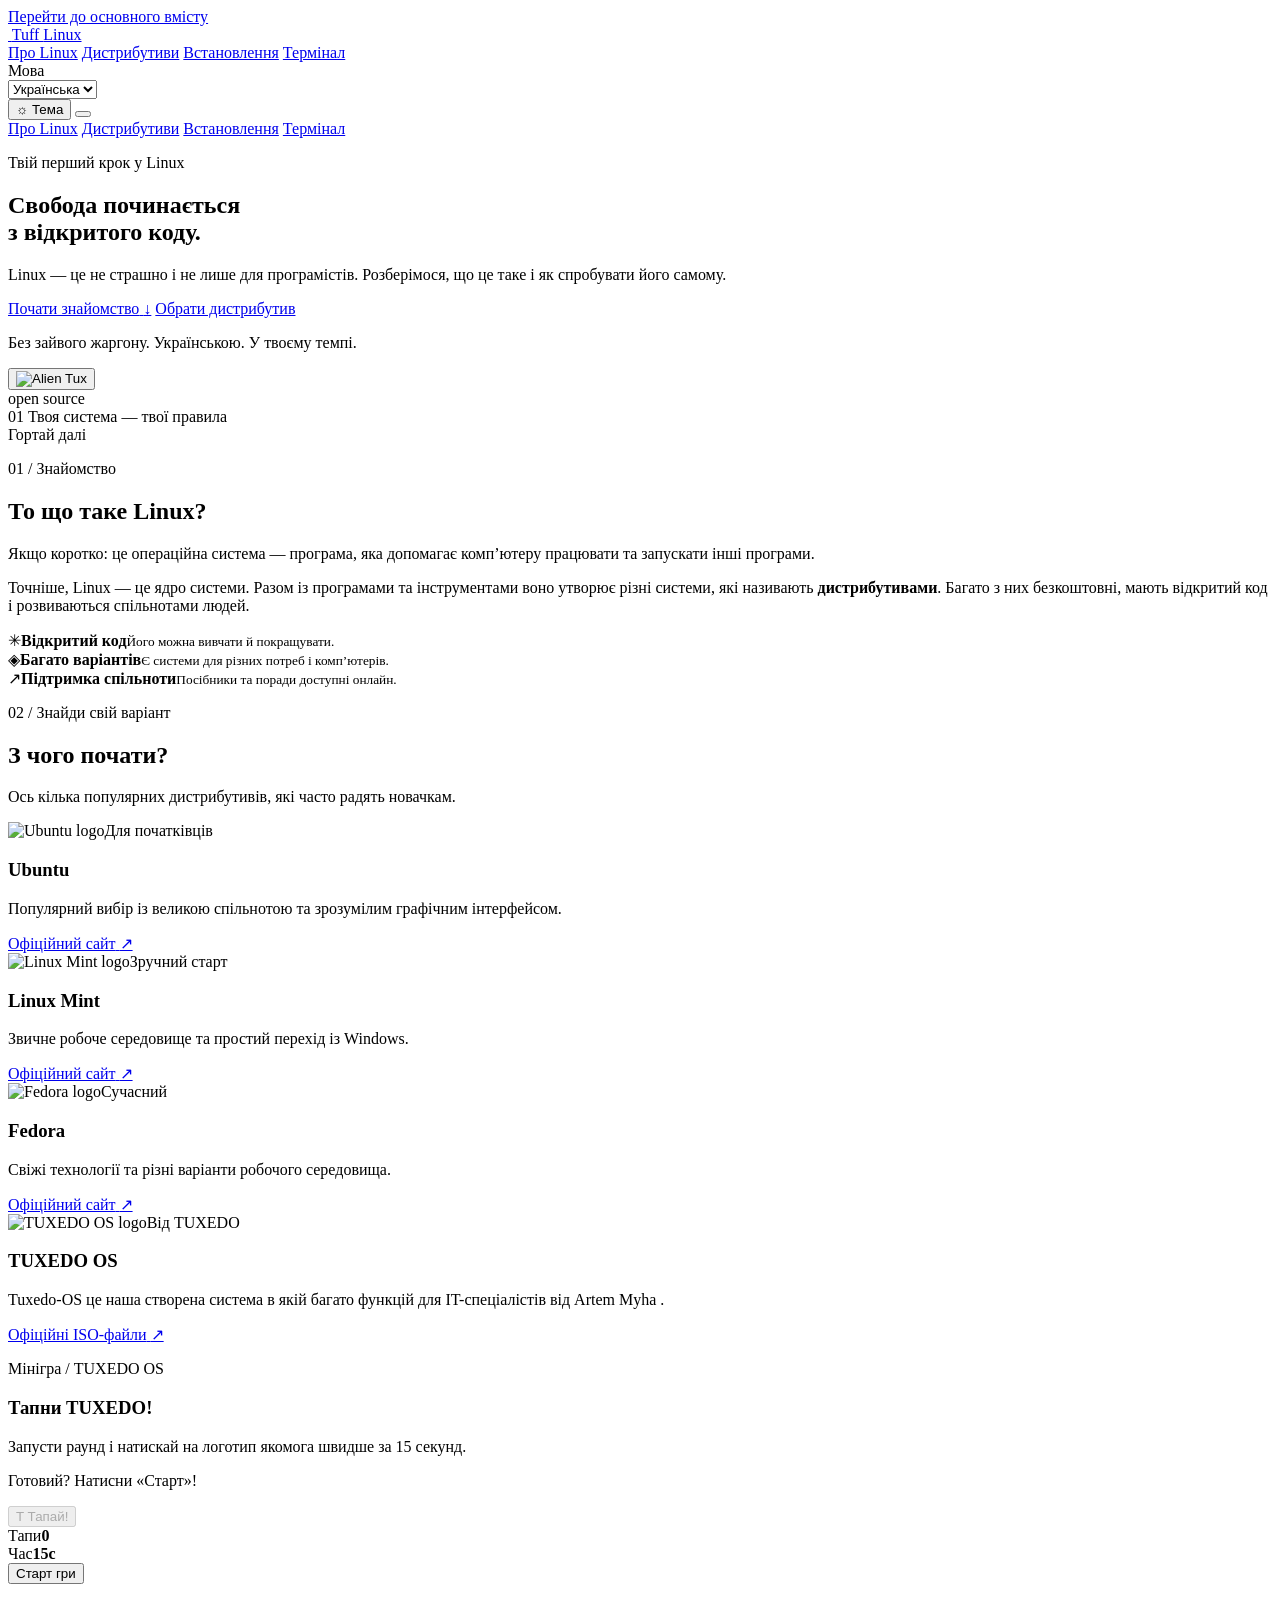
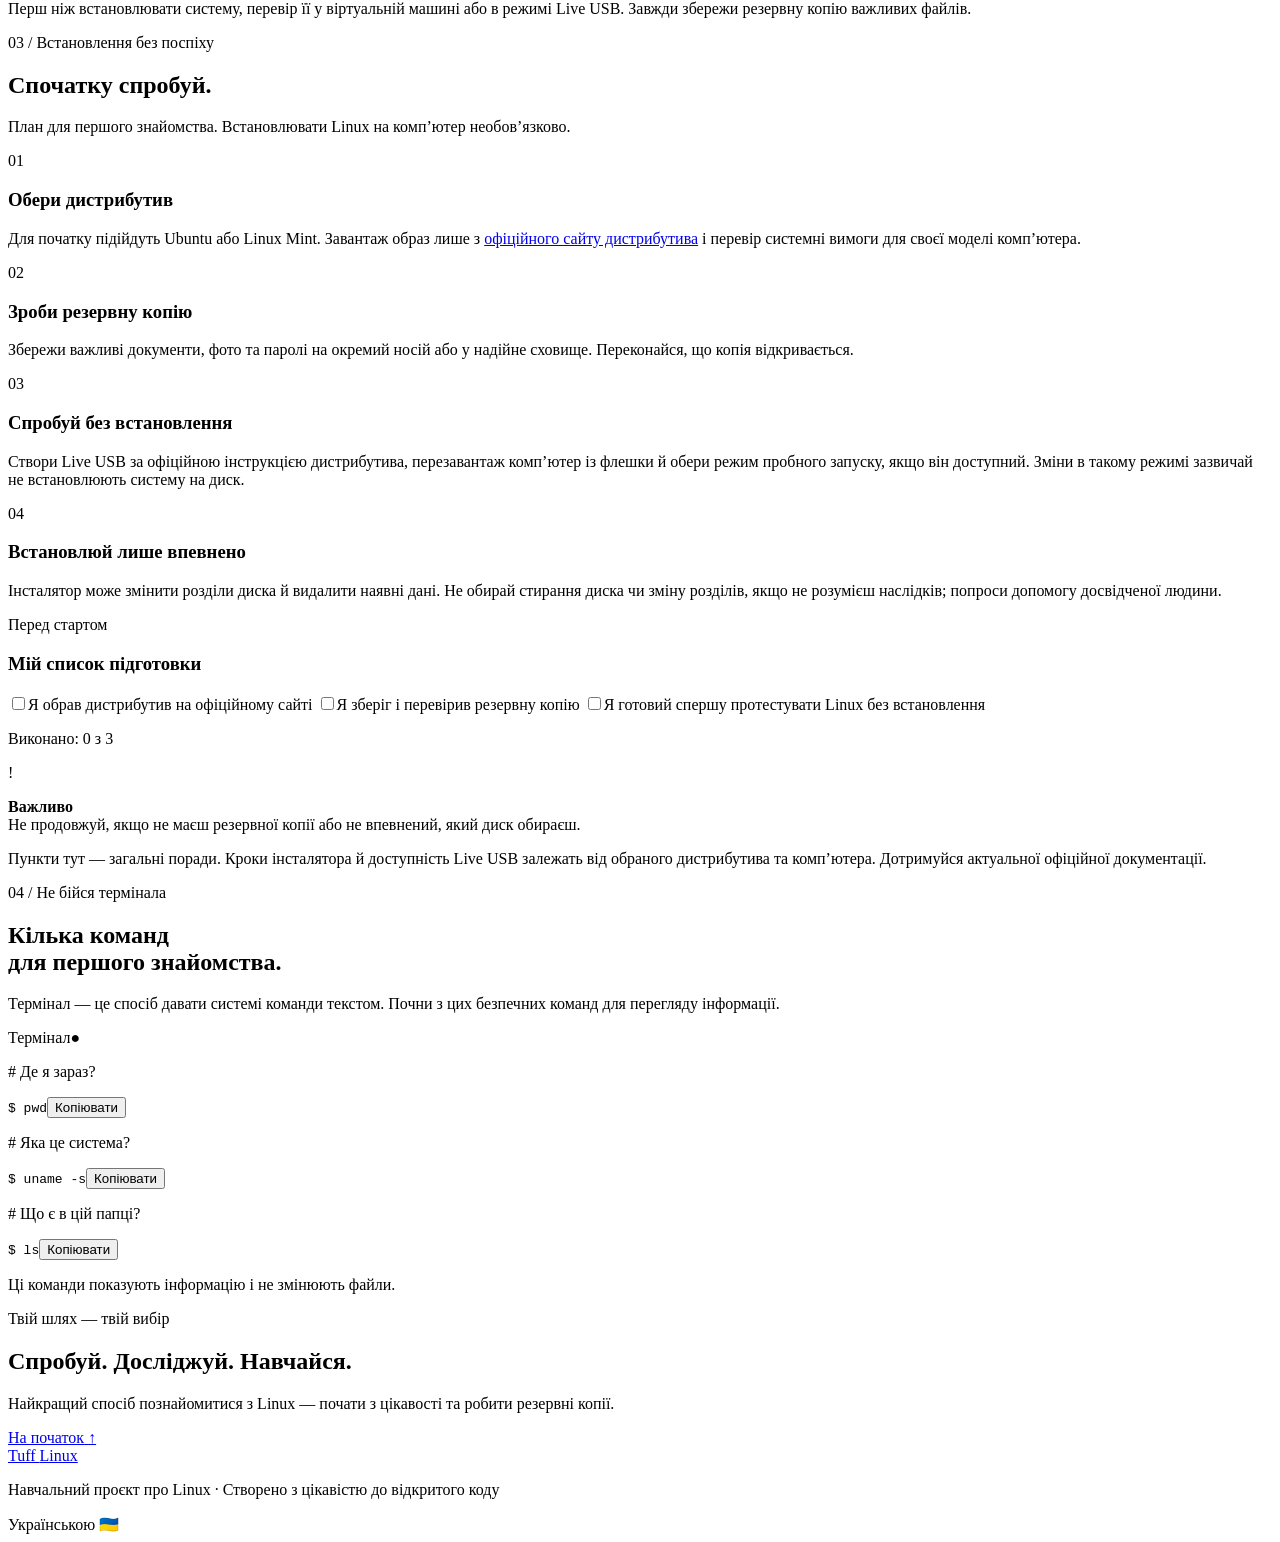
==== index.html @ 662d990e "Add files via upload" ====
<!doctype html>
<html lang="uk">
<head>
  <meta charset="utf-8">
  <meta name="viewport" content="width=device-width, initial-scale=1">
  <meta name="theme-color" content="#f5f7f2">
  <meta name="description" content="Зрозумілий путівник Linux українською: дистрибутиви, безпечне встановлення та перші команди." data-i18n-content="meta.description">
  <meta name="theme-color" content="#f5f7f2">
  <meta name="apple-mobile-web-app-capable" content="yes">
  <meta name="apple-mobile-web-app-status-bar-style" content="default">
  <meta name="apple-mobile-web-app-title" content="Tuff Linux">
  <meta name="format-detection" content="telephone=no">
  <meta name="mobile-web-app-capable" content="yes">
  <link rel="manifest" href="manifest.webmanifest">
  <link rel="icon" href="assets/icon-192.png" type="image/png">
  <link rel="apple-touch-icon" href="assets/icon-192.png">
  <title data-i18n="meta.title">Tuff Linux — путівник для початківців</title>
  <link rel="stylesheet" href="styles.css">
  <script src="script.js" defer></script>
</head>
<body>
  <a class="skip-link" href="#main" data-i18n="skip">Перейти до основного вмісту</a>
  <header class="site-header">
    <a class="brand" href="#" aria-label="Tuff Linux — на головну" data-i18n-aria="brand.home">
      <img class="brand-icon" src="assets/tuxedo-penguin.jpg" alt="">
      <span class="brand-name">Tuff <span class="brand-accent">Linux</span></span>
    </a>
    <nav class="main-nav" aria-label="Основна навігація" data-i18n-aria="nav.label">
      <a href="#about" data-i18n="nav.about">Про Linux</a>
      <a href="#distros" data-i18n="nav.distros">Дистрибутиви</a>
      <a href="#install" data-i18n="nav.install">Встановлення</a>
      <a href="#terminal" data-i18n="nav.terminal">Термінал</a>
    </nav>
    <div class="header-controls">
      <label class="sr-only" for="language-select" data-i18n="language.label">Мова</label>
      <div class="language-control">
        <select class="language-select" id="language-select" aria-label="Мова сайту" data-i18n-aria="language.aria">
          <option value="uk">Українська</option>
          <option value="cs">Čeština</option>
        </select>
      </div>
      <button class="theme-toggle" type="button" aria-label="Увімкнути світлу тему" aria-pressed="false">
      <span aria-hidden="true">☼</span>
      <span class="theme-label" data-i18n="theme.label">Тема</span>
      </button>
      <button class="menu-toggle" type="button" aria-label="Відкрити меню" aria-expanded="false" aria-controls="mobile-menu">
        <span></span><span></span><span></span>
      </button>
    </div>
    <nav class="mobile-nav" id="mobile-menu" aria-label="Мобільна навігація" data-i18n-aria="nav.label">
      <a href="#about" data-i18n="nav.about">Про Linux</a>
      <a href="#distros" data-i18n="nav.distros">Дистрибутиви</a>
      <a href="#install" data-i18n="nav.install">Встановлення</a>
      <a href="#terminal" data-i18n="nav.terminal">Термінал</a>
    </nav>
  </header>

  <main id="main">
    <section class="hero">
      <div class="hero-content">
        <p class="eyebrow"><span class="status-dot"></span> <span data-i18n="hero.eyebrow">Твій перший крок у Linux</span></p>
        <h1 data-i18n-html="hero.title">Свобода починається<br>з <span class="text-gradient">відкритого коду.</span></h1>
        <p class="hero-copy" data-i18n="hero.copy">Linux — це не страшно і не лише для програмістів. Розберімося, що це таке і як спробувати його самому.</p>
        <div class="hero-actions">
          <a class="button button-primary" href="#about"><span data-i18n="hero.primary">Почати знайомство</span> <span aria-hidden="true">↓</span></a>
          <a class="button button-quiet" href="#distros" data-i18n="hero.secondary">Обрати дистрибутив</a>
        </div>
        <p class="hero-note" data-i18n="hero.note">Без зайвого жаргону. Українською. У твоєму темпі.</p>
      </div>
      <div class="hero-visual">
        <div class="orbit orbit-one"></div>
        <div class="orbit orbit-two"></div>
        <button class="linux-symbol music-penguin" id="music-penguin" type="button" aria-label="Play Tuff Linux music">
          <img src="assets/alien-tux.jpg" alt="Alien Tux">
        </button>
        <audio id="tuff-music" preload="none" loop>
          <source src="assets/alien-music.mp3" type="audio/mpeg">
        </audio>
        <div class="floating-card card-top"><span class="card-dot"></span> open source</div>
        <div class="floating-card card-bottom"><span>01</span> <span data-i18n="hero.slogan">Твоя система — твої правила</span></div>
      </div>
      <div class="hero-scroll" aria-hidden="true"><span></span> <span data-i18n="hero.scroll">Гортай далі</span></div>
    </section>

    <section class="section about-section" id="about">
      <div class="section-heading">
        <p class="eyebrow" data-i18n="about.eyebrow">01 / Знайомство</p>
        <h2 data-i18n-html="about.title">То що таке <span class="text-gradient">Linux?</span></h2>
      </div>
      <div class="about-grid">
        <p class="about-lead" data-i18n="about.lead">Якщо коротко: це операційна система — програма, яка допомагає комп’ютеру працювати та запускати інші програми.</p>
        <div class="about-detail">
          <p data-i18n-html="about.detail">Точніше, Linux — це ядро системи. Разом із програмами та інструментами воно утворює різні системи, які називають <strong>дистрибутивами</strong>. Багато з них безкоштовні, мають відкритий код і розвиваються спільнотами людей.</p>
          <div class="feature-list">
            <div class="feature"><span class="feature-icon" aria-hidden="true">✳</span><span><strong data-i18n="about.feature1.title">Відкритий код</strong><small data-i18n="about.feature1.copy">Його можна вивчати й покращувати.</small></span></div>
            <div class="feature"><span class="feature-icon" aria-hidden="true">◈</span><span><strong data-i18n="about.feature2.title">Багато варіантів</strong><small data-i18n="about.feature2.copy">Є системи для різних потреб і комп’ютерів.</small></span></div>
            <div class="feature"><span class="feature-icon" aria-hidden="true">↗</span><span><strong data-i18n="about.feature3.title">Підтримка спільноти</strong><small data-i18n="about.feature3.copy">Посібники та поради доступні онлайн.</small></span></div>
          </div>
        </div>
      </div>
    </section>

    <section class="section distros-section" id="distros">
      <div class="section-heading section-heading-row">
        <div>
          <p class="eyebrow" data-i18n="distros.eyebrow">02 / Знайди свій варіант</p>
          <h2 data-i18n-html="distros.title">З чого <span class="text-gradient">почати?</span></h2>
        </div>
        <p class="section-aside" data-i18n="distros.aside">Ось кілька популярних дистрибутивів, які часто радять новачкам.</p>
      </div>
      <div class="distro-grid">
        <article class="distro-card">
          <div class="distro-top"><img class="distro-logo" src="assets/ubuntu.jpg" alt="Ubuntu logo"><span class="distro-tag" data-i18n="distro.beginner">Для початківців</span></div>
          <h3>Ubuntu</h3>
          <p data-i18n="distro.ubuntu.copy">Популярний вибір із великою спільнотою та зрозумілим графічним інтерфейсом.</p>
          <a href="https://ubuntu.com/download/desktop" target="_blank" rel="noopener noreferrer"><span data-i18n="distro.site">Офіційний сайт</span> <span aria-hidden="true">↗</span></a>
        </article>
        <article class="distro-card">
          <div class="distro-top"><img class="distro-logo" src="assets/linux-mint.jpg" alt="Linux Mint logo"><span class="distro-tag" data-i18n="distro.easy">Зручний старт</span></div>
          <h3>Linux Mint</h3>
          <p data-i18n="distro.mint.copy">Звичне робоче середовище та простий перехід із Windows.</p>
          <a href="https://linuxmint.com/download.php" target="_blank" rel="noopener noreferrer"><span data-i18n="distro.site">Офіційний сайт</span> <span aria-hidden="true">↗</span></a>
        </article>
        <article class="distro-card">
          <div class="distro-top"><img class="distro-logo" src="assets/fedora.jpg" alt="Fedora logo"><span class="distro-tag" data-i18n="distro.modern">Сучасний</span></div>
          <h3>Fedora</h3>
          <p data-i18n="distro.fedora.copy">Свіжі технології та різні варіанти робочого середовища.</p>
          <a href="https://fedoraproject.org/workstation/download" target="_blank" rel="noopener noreferrer"><span data-i18n="distro.site">Офіційний сайт</span> <span aria-hidden="true">↗</span></a>
        </article>
        <article class="distro-card">
          <div class="distro-top"><img class="distro-logo tuxedo-logo" src="assets/tuff-linux-brand.png" alt="TUXEDO OS logo"><span class="distro-tag" data-i18n="distro.tuxedo.tag">Від TUXEDO</span></div>
          <h3>TUXEDO OS</h3>
          <p data-i18n="distro.tuxedo.copy">Tuxedo-OS це наша створена система в якій багато функцій для IT-спеціалістів від Artem Myha
        
            
        .</p>
          <a href="https://os.tuxedocomputers.com/" target="_blank" rel="noopener noreferrer"><span data-i18n="distro.tuxedo.link">Офіційні ISO-файли</span> <span aria-hidden="true">↗</span></a>
        </article>
      </div>
      <div class="tap-game">
        <div class="tap-game-copy">
          <p class="eyebrow" data-i18n="game.eyebrow">Мінігра / TUXEDO OS</p>
          <h3 data-i18n="game.title">Тапни TUXEDO!</h3>
          <p data-i18n="game.copy">Запусти раунд і натискай на логотип якомога швидше за 15 секунд.</p>
        </div>
        <div class="tap-game-panel">
          <p class="game-status" id="game-status" role="status" aria-live="polite" data-i18n="game.ready">Готовий? Натисни «Старт»!</p>
          <button class="tap-button" id="tap-button" type="button" disabled aria-label="Тапати на TUXEDO OS" data-i18n-aria="game.tapAria">
            <span class="tap-logo" aria-hidden="true">T</span>
            <span data-i18n="game.tap">Тапай!</span>
          </button>
          <div class="game-stats">
            <div><span data-i18n="game.taps">Тапи</span><strong id="tap-score">0</strong></div>
            <div><span data-i18n="game.time">Час</span><strong><span id="tap-time">15</span><span data-i18n="game.seconds">с</span></strong></div>
          </div>
          <button class="button button-primary game-start" id="game-start" type="button" data-i18n="game.start">Старт гри</button>
        </div>
      </div>
      <p class="section-footnote" data-i18n="distros.footnote">Перш ніж встановлювати систему, перевір її у віртуальній машині або в режимі Live USB. Завжди збережи резервну копію важливих файлів.</p>
    </section>

    <section class="section install-section" id="install">
      <div class="section-heading section-heading-row">
        <div>
          <p class="eyebrow" data-i18n="install.eyebrow">03 / Встановлення без поспіху</p>
          <h2 data-i18n-html="install.title">Спочатку <span class="text-gradient">спробуй.</span></h2>
        </div>
        <p class="section-aside" data-i18n="install.aside">План для першого знайомства. Встановлювати Linux на комп’ютер необов’язково.</p>
      </div>
      <div class="install-layout">
        <div class="install-steps">
          <article class="install-step">
            <span class="step-number">01</span>
            <div><h3 data-i18n="install.step1.title">Обери дистрибутив</h3><p data-i18n-html="install.step1.copy">Для початку підійдуть Ubuntu або Linux Mint. Завантаж образ лише з <a href="#distros">офіційного сайту дистрибутива</a> і перевір системні вимоги для своєї моделі комп’ютера.</p></div>
          </article>
          <article class="install-step">
            <span class="step-number">02</span>
            <div><h3 data-i18n="install.step2.title">Зроби резервну копію</h3><p data-i18n="install.step2.copy">Збережи важливі документи, фото та паролі на окремий носій або у надійне сховище. Переконайся, що копія відкривається.</p></div>
          </article>
          <article class="install-step">
            <span class="step-number">03</span>
            <div><h3 data-i18n="install.step3.title">Спробуй без встановлення</h3><p data-i18n="install.step3.copy">Створи Live USB за офіційною інструкцією дистрибутива, перезавантаж комп’ютер із флешки й обери режим пробного запуску, якщо він доступний. Зміни в такому режимі зазвичай не встановлюють систему на диск.</p></div>
          </article>
          <article class="install-step">
            <span class="step-number">04</span>
            <div><h3 data-i18n="install.step4.title">Встановлюй лише впевнено</h3><p data-i18n="install.step4.copy">Інсталятор може змінити розділи диска й видалити наявні дані. Не обирай стирання диска чи зміну розділів, якщо не розумієш наслідків; попроси допомогу досвідченої людини.</p></div>
          </article>
        </div>
        <aside class="install-checklist">
          <p class="eyebrow" data-i18n="install.check.eyebrow">Перед стартом</p>
          <h3 data-i18n="install.check.title">Мій список підготовки</h3>
          <label class="check-item"><input type="checkbox" class="install-check"><span data-i18n="install.check.item1">Я обрав дистрибутив на офіційному сайті</span></label>
          <label class="check-item"><input type="checkbox" class="install-check"><span data-i18n="install.check.item2">Я зберіг і перевірив резервну копію</span></label>
          <label class="check-item"><input type="checkbox" class="install-check"><span data-i18n="install.check.item3">Я готовий спершу протестувати Linux без встановлення</span></label>
          <p class="check-progress" id="check-progress" role="status" aria-live="polite">Виконано: 0 з 3</p>
          <div class="install-warning"><span aria-hidden="true">!</span><p><strong data-i18n="install.warning.title">Важливо</strong><br><span data-i18n="install.warning.copy">Не продовжуй, якщо не маєш резервної копії або не впевнений, який диск обираєш.</span></p></div>
        </aside>
      </div>
      <p class="section-footnote" data-i18n="install.footnote">Пункти тут — загальні поради. Кроки інсталятора й доступність Live USB залежать від обраного дистрибутива та комп’ютера. Дотримуйся актуальної офіційної документації.</p>
    </section>

    <section class="section terminal-section" id="terminal">
      <div class="terminal-copy">
        <p class="eyebrow" data-i18n="terminal.eyebrow">04 / Не бійся термінала</p>
        <h2 data-i18n-html="terminal.title">Кілька команд<br>для <span class="text-gradient">першого знайомства.</span></h2>
        <p data-i18n="terminal.intro">Термінал — це спосіб давати системі команди текстом. Почни з цих безпечних команд для перегляду інформації.</p>
      </div>
      <div class="terminal-window">
        <div class="terminal-bar"><div class="window-dots" aria-hidden="true"><i></i><i></i><i></i></div><span data-i18n="terminal.label">Термінал</span><span class="terminal-lock" aria-label="Лише перегляд" data-i18n-aria="terminal.lock">●</span></div>
        <div class="terminal-body">
          <p class="terminal-comment" data-i18n="terminal.comment1"># Де я зараз?</p>
          <div class="command-row"><code><span class="prompt">$</span> pwd</code><button class="copy-button" type="button" data-copy="pwd" aria-label="Скопіювати команду pwd" data-i18n="terminal.copy" data-i18n-aria="terminal.copyAria">Копіювати</button></div>
          <p class="terminal-comment" data-i18n="terminal.comment2"># Яка це система?</p>
          <div class="command-row"><code><span class="prompt">$</span> uname -s</code><button class="copy-button" type="button" data-copy="uname -s" aria-label="Скопіювати команду uname -s" data-i18n="terminal.copy" data-i18n-aria="terminal.copyAria">Копіювати</button></div>
          <p class="terminal-comment" data-i18n="terminal.comment3"># Що є в цій папці?</p>
          <div class="command-row"><code><span class="prompt">$</span> ls</code><button class="copy-button" type="button" data-copy="ls" aria-label="Скопіювати команду ls" data-i18n="terminal.copy" data-i18n-aria="terminal.copyAria">Копіювати</button></div>
          <p class="terminal-hint" role="status" aria-live="polite" data-i18n="terminal.hint">Ці команди показують інформацію і не змінюють файли.</p>
        </div>
      </div>
    </section>

    <section class="closing">
      <p class="eyebrow" data-i18n="closing.eyebrow">Твій шлях — твій вибір</p>
      <h2 data-i18n-html="closing.title">Спробуй. <span class="text-gradient">Досліджуй.</span> Навчайся.</h2>
      <p data-i18n="closing.copy">Найкращий спосіб познайомитися з Linux — почати з цікавості та робити резервні копії.</p>
      <a class="button button-primary" href="#main"><span data-i18n="closing.button">На початок</span> <span aria-hidden="true">↑</span></a>
    </section>
  </main>

  <footer class="site-footer">
    <a class="brand" href="#" aria-label="Tuff Linux — на головну" data-i18n-aria="brand.home"><img class="brand-icon" src="assets/tuxedo-penguin.jpg" alt=""><span class="brand-name">Tuff <span class="brand-accent">Linux</span></span></a>
    <p data-i18n="footer.copy">Навчальний проєкт про Linux · Створено з цікавістю до відкритого коду</p>
    <span class="footer-year" data-i18n="footer.language">Українською 🇺🇦</span>
  </footer>
</body>
</html>
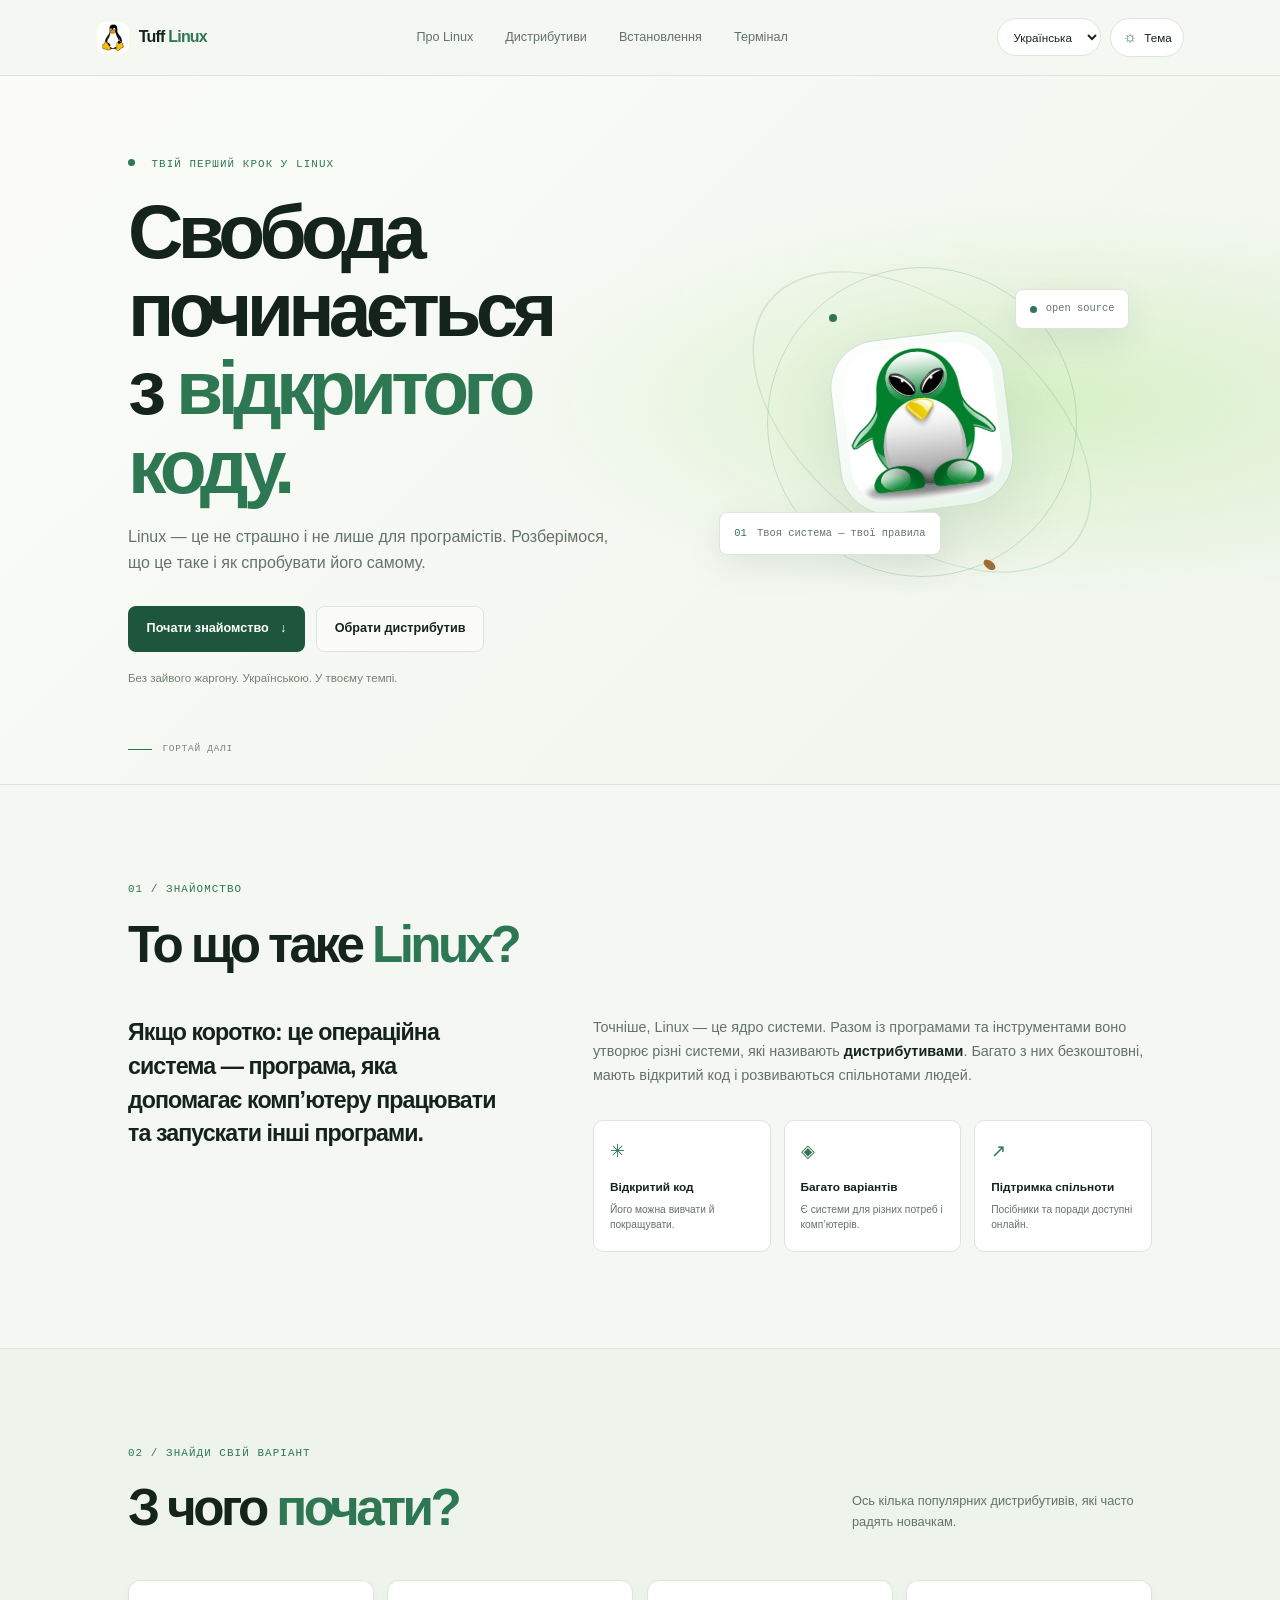
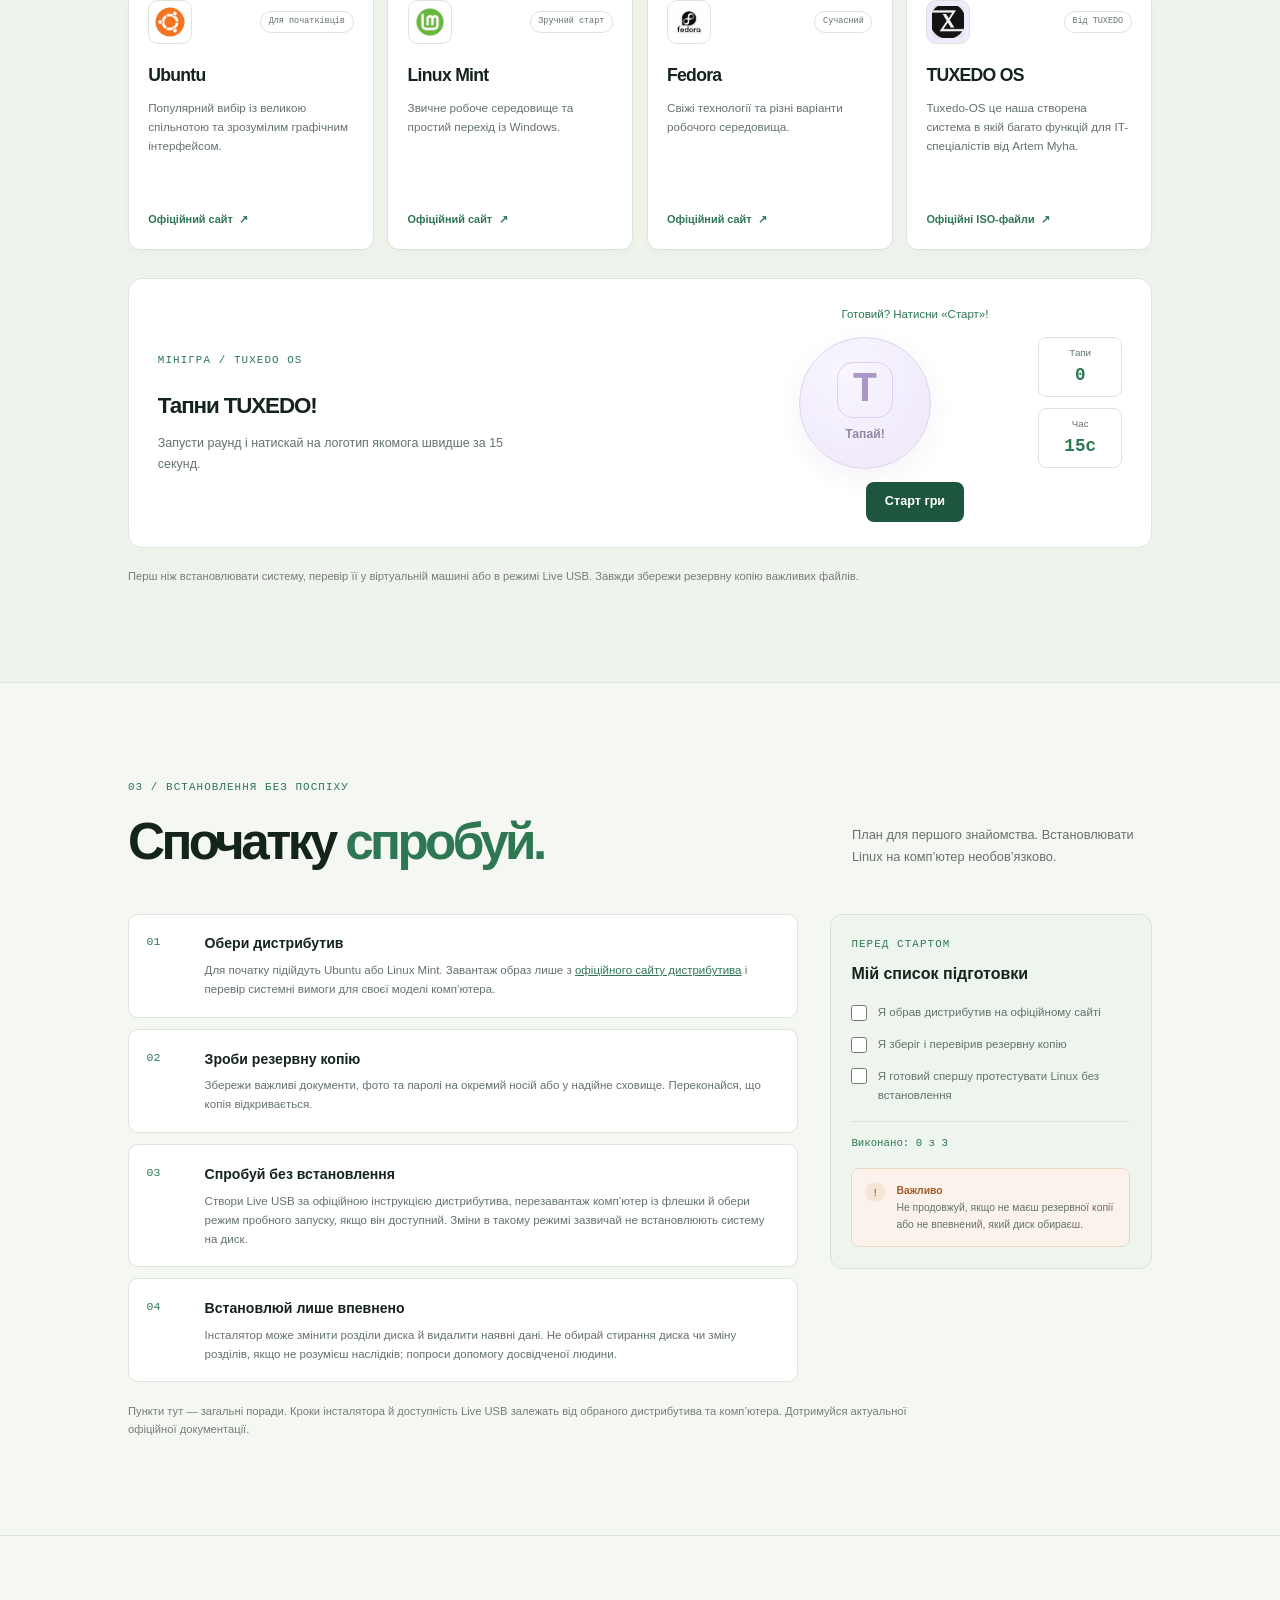
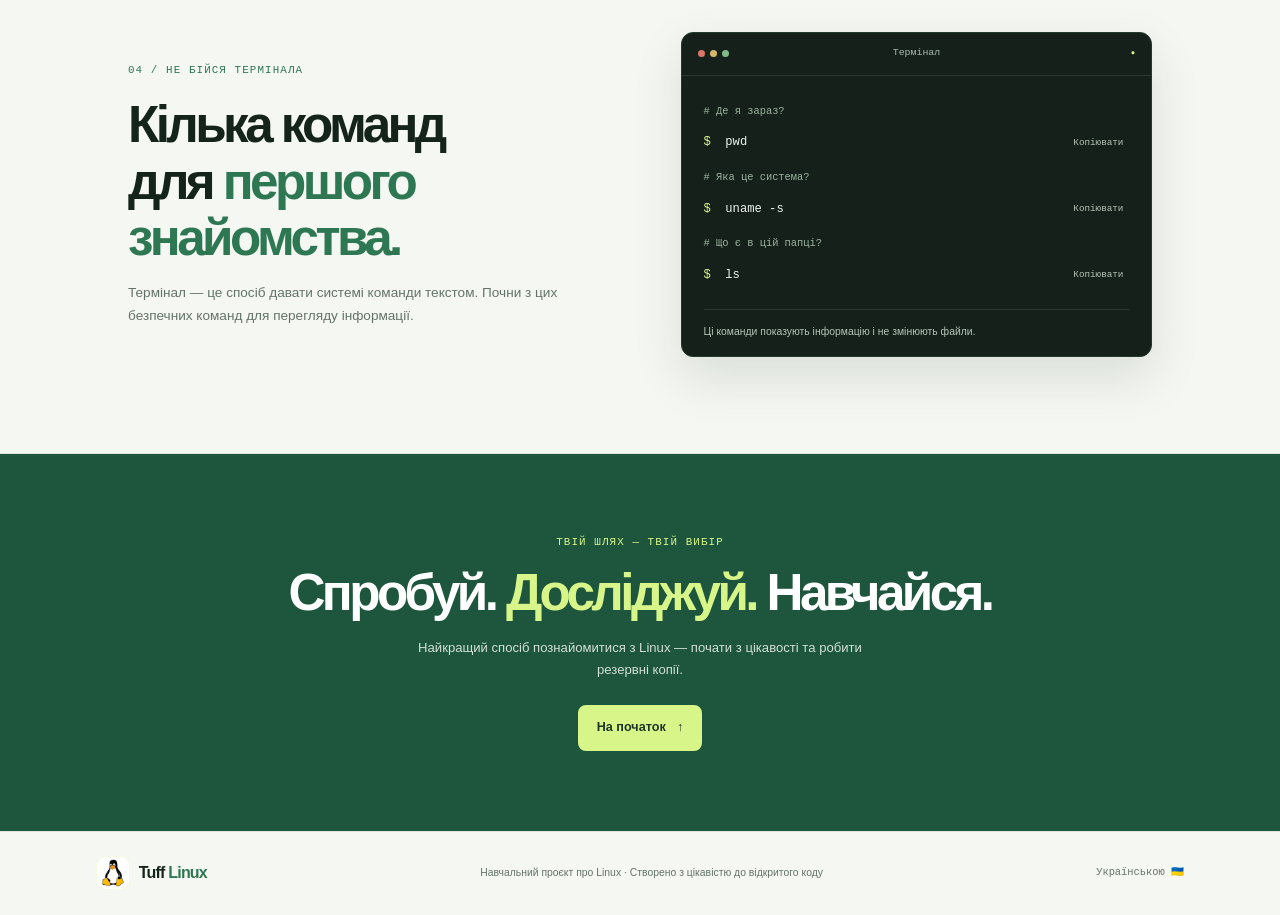
==== commit 13875497: "Publish Tuff Linux site" ====
--- a/index.html
+++ b/index.html
@@ -1,236 +1,236 @@
-<!doctype html>
-<html lang="uk">
-<head>
-  <meta charset="utf-8">
-  <meta name="viewport" content="width=device-width, initial-scale=1">
-  <meta name="theme-color" content="#f5f7f2">
-  <meta name="description" content="Зрозумілий путівник Linux українською: дистрибутиви, безпечне встановлення та перші команди." data-i18n-content="meta.description">
-  <meta name="theme-color" content="#f5f7f2">
-  <meta name="apple-mobile-web-app-capable" content="yes">
-  <meta name="apple-mobile-web-app-status-bar-style" content="default">
-  <meta name="apple-mobile-web-app-title" content="Tuff Linux">
-  <meta name="format-detection" content="telephone=no">
-  <meta name="mobile-web-app-capable" content="yes">
-  <link rel="manifest" href="manifest.webmanifest">
-  <link rel="icon" href="assets/icon-192.png" type="image/png">
-  <link rel="apple-touch-icon" href="assets/icon-192.png">
-  <title data-i18n="meta.title">Tuff Linux — путівник для початківців</title>
-  <link rel="stylesheet" href="styles.css">
-  <script src="script.js" defer></script>
-</head>
-<body>
-  <a class="skip-link" href="#main" data-i18n="skip">Перейти до основного вмісту</a>
-  <header class="site-header">
-    <a class="brand" href="#" aria-label="Tuff Linux — на головну" data-i18n-aria="brand.home">
-      <img class="brand-icon" src="assets/tuxedo-penguin.jpg" alt="">
-      <span class="brand-name">Tuff <span class="brand-accent">Linux</span></span>
-    </a>
-    <nav class="main-nav" aria-label="Основна навігація" data-i18n-aria="nav.label">
-      <a href="#about" data-i18n="nav.about">Про Linux</a>
-      <a href="#distros" data-i18n="nav.distros">Дистрибутиви</a>
-      <a href="#install" data-i18n="nav.install">Встановлення</a>
-      <a href="#terminal" data-i18n="nav.terminal">Термінал</a>
-    </nav>
-    <div class="header-controls">
-      <label class="sr-only" for="language-select" data-i18n="language.label">Мова</label>
-      <div class="language-control">
-        <select class="language-select" id="language-select" aria-label="Мова сайту" data-i18n-aria="language.aria">
-          <option value="uk">Українська</option>
-          <option value="cs">Čeština</option>
-        </select>
-      </div>
-      <button class="theme-toggle" type="button" aria-label="Увімкнути світлу тему" aria-pressed="false">
-      <span aria-hidden="true">☼</span>
-      <span class="theme-label" data-i18n="theme.label">Тема</span>
-      </button>
-      <button class="menu-toggle" type="button" aria-label="Відкрити меню" aria-expanded="false" aria-controls="mobile-menu">
-        <span></span><span></span><span></span>
-      </button>
-    </div>
-    <nav class="mobile-nav" id="mobile-menu" aria-label="Мобільна навігація" data-i18n-aria="nav.label">
-      <a href="#about" data-i18n="nav.about">Про Linux</a>
-      <a href="#distros" data-i18n="nav.distros">Дистрибутиви</a>
-      <a href="#install" data-i18n="nav.install">Встановлення</a>
-      <a href="#terminal" data-i18n="nav.terminal">Термінал</a>
-    </nav>
-  </header>
-
-  <main id="main">
-    <section class="hero">
-      <div class="hero-content">
-        <p class="eyebrow"><span class="status-dot"></span> <span data-i18n="hero.eyebrow">Твій перший крок у Linux</span></p>
-        <h1 data-i18n-html="hero.title">Свобода починається<br>з <span class="text-gradient">відкритого коду.</span></h1>
-        <p class="hero-copy" data-i18n="hero.copy">Linux — це не страшно і не лише для програмістів. Розберімося, що це таке і як спробувати його самому.</p>
-        <div class="hero-actions">
-          <a class="button button-primary" href="#about"><span data-i18n="hero.primary">Почати знайомство</span> <span aria-hidden="true">↓</span></a>
-          <a class="button button-quiet" href="#distros" data-i18n="hero.secondary">Обрати дистрибутив</a>
-        </div>
-        <p class="hero-note" data-i18n="hero.note">Без зайвого жаргону. Українською. У твоєму темпі.</p>
-      </div>
-      <div class="hero-visual">
-        <div class="orbit orbit-one"></div>
-        <div class="orbit orbit-two"></div>
-        <button class="linux-symbol music-penguin" id="music-penguin" type="button" aria-label="Play Tuff Linux music">
-          <img src="assets/alien-tux.jpg" alt="Alien Tux">
-        </button>
-        <audio id="tuff-music" preload="none" loop>
-          <source src="assets/alien-music.mp3" type="audio/mpeg">
-        </audio>
-        <div class="floating-card card-top"><span class="card-dot"></span> open source</div>
-        <div class="floating-card card-bottom"><span>01</span> <span data-i18n="hero.slogan">Твоя система — твої правила</span></div>
-      </div>
-      <div class="hero-scroll" aria-hidden="true"><span></span> <span data-i18n="hero.scroll">Гортай далі</span></div>
-    </section>
-
-    <section class="section about-section" id="about">
-      <div class="section-heading">
-        <p class="eyebrow" data-i18n="about.eyebrow">01 / Знайомство</p>
-        <h2 data-i18n-html="about.title">То що таке <span class="text-gradient">Linux?</span></h2>
-      </div>
-      <div class="about-grid">
-        <p class="about-lead" data-i18n="about.lead">Якщо коротко: це операційна система — програма, яка допомагає комп’ютеру працювати та запускати інші програми.</p>
-        <div class="about-detail">
-          <p data-i18n-html="about.detail">Точніше, Linux — це ядро системи. Разом із програмами та інструментами воно утворює різні системи, які називають <strong>дистрибутивами</strong>. Багато з них безкоштовні, мають відкритий код і розвиваються спільнотами людей.</p>
-          <div class="feature-list">
-            <div class="feature"><span class="feature-icon" aria-hidden="true">✳</span><span><strong data-i18n="about.feature1.title">Відкритий код</strong><small data-i18n="about.feature1.copy">Його можна вивчати й покращувати.</small></span></div>
-            <div class="feature"><span class="feature-icon" aria-hidden="true">◈</span><span><strong data-i18n="about.feature2.title">Багато варіантів</strong><small data-i18n="about.feature2.copy">Є системи для різних потреб і комп’ютерів.</small></span></div>
-            <div class="feature"><span class="feature-icon" aria-hidden="true">↗</span><span><strong data-i18n="about.feature3.title">Підтримка спільноти</strong><small data-i18n="about.feature3.copy">Посібники та поради доступні онлайн.</small></span></div>
-          </div>
-        </div>
-      </div>
-    </section>
-
-    <section class="section distros-section" id="distros">
-      <div class="section-heading section-heading-row">
-        <div>
-          <p class="eyebrow" data-i18n="distros.eyebrow">02 / Знайди свій варіант</p>
-          <h2 data-i18n-html="distros.title">З чого <span class="text-gradient">почати?</span></h2>
-        </div>
-        <p class="section-aside" data-i18n="distros.aside">Ось кілька популярних дистрибутивів, які часто радять новачкам.</p>
-      </div>
-      <div class="distro-grid">
-        <article class="distro-card">
-          <div class="distro-top"><img class="distro-logo" src="assets/ubuntu.jpg" alt="Ubuntu logo"><span class="distro-tag" data-i18n="distro.beginner">Для початківців</span></div>
-          <h3>Ubuntu</h3>
-          <p data-i18n="distro.ubuntu.copy">Популярний вибір із великою спільнотою та зрозумілим графічним інтерфейсом.</p>
-          <a href="https://ubuntu.com/download/desktop" target="_blank" rel="noopener noreferrer"><span data-i18n="distro.site">Офіційний сайт</span> <span aria-hidden="true">↗</span></a>
-        </article>
-        <article class="distro-card">
-          <div class="distro-top"><img class="distro-logo" src="assets/linux-mint.jpg" alt="Linux Mint logo"><span class="distro-tag" data-i18n="distro.easy">Зручний старт</span></div>
-          <h3>Linux Mint</h3>
-          <p data-i18n="distro.mint.copy">Звичне робоче середовище та простий перехід із Windows.</p>
-          <a href="https://linuxmint.com/download.php" target="_blank" rel="noopener noreferrer"><span data-i18n="distro.site">Офіційний сайт</span> <span aria-hidden="true">↗</span></a>
-        </article>
-        <article class="distro-card">
-          <div class="distro-top"><img class="distro-logo" src="assets/fedora.jpg" alt="Fedora logo"><span class="distro-tag" data-i18n="distro.modern">Сучасний</span></div>
-          <h3>Fedora</h3>
-          <p data-i18n="distro.fedora.copy">Свіжі технології та різні варіанти робочого середовища.</p>
-          <a href="https://fedoraproject.org/workstation/download" target="_blank" rel="noopener noreferrer"><span data-i18n="distro.site">Офіційний сайт</span> <span aria-hidden="true">↗</span></a>
-        </article>
-        <article class="distro-card">
-          <div class="distro-top"><img class="distro-logo tuxedo-logo" src="assets/tuff-linux-brand.png" alt="TUXEDO OS logo"><span class="distro-tag" data-i18n="distro.tuxedo.tag">Від TUXEDO</span></div>
-          <h3>TUXEDO OS</h3>
-          <p data-i18n="distro.tuxedo.copy">Tuxedo-OS це наша створена система в якій багато функцій для IT-спеціалістів від Artem Myha
-        
-            
-        .</p>
-          <a href="https://os.tuxedocomputers.com/" target="_blank" rel="noopener noreferrer"><span data-i18n="distro.tuxedo.link">Офіційні ISO-файли</span> <span aria-hidden="true">↗</span></a>
-        </article>
-      </div>
-      <div class="tap-game">
-        <div class="tap-game-copy">
-          <p class="eyebrow" data-i18n="game.eyebrow">Мінігра / TUXEDO OS</p>
-          <h3 data-i18n="game.title">Тапни TUXEDO!</h3>
-          <p data-i18n="game.copy">Запусти раунд і натискай на логотип якомога швидше за 15 секунд.</p>
-        </div>
-        <div class="tap-game-panel">
-          <p class="game-status" id="game-status" role="status" aria-live="polite" data-i18n="game.ready">Готовий? Натисни «Старт»!</p>
-          <button class="tap-button" id="tap-button" type="button" disabled aria-label="Тапати на TUXEDO OS" data-i18n-aria="game.tapAria">
-            <span class="tap-logo" aria-hidden="true">T</span>
-            <span data-i18n="game.tap">Тапай!</span>
-          </button>
-          <div class="game-stats">
-            <div><span data-i18n="game.taps">Тапи</span><strong id="tap-score">0</strong></div>
-            <div><span data-i18n="game.time">Час</span><strong><span id="tap-time">15</span><span data-i18n="game.seconds">с</span></strong></div>
-          </div>
-          <button class="button button-primary game-start" id="game-start" type="button" data-i18n="game.start">Старт гри</button>
-        </div>
-      </div>
-      <p class="section-footnote" data-i18n="distros.footnote">Перш ніж встановлювати систему, перевір її у віртуальній машині або в режимі Live USB. Завжди збережи резервну копію важливих файлів.</p>
-    </section>
-
-    <section class="section install-section" id="install">
-      <div class="section-heading section-heading-row">
-        <div>
-          <p class="eyebrow" data-i18n="install.eyebrow">03 / Встановлення без поспіху</p>
-          <h2 data-i18n-html="install.title">Спочатку <span class="text-gradient">спробуй.</span></h2>
-        </div>
-        <p class="section-aside" data-i18n="install.aside">План для першого знайомства. Встановлювати Linux на комп’ютер необов’язково.</p>
-      </div>
-      <div class="install-layout">
-        <div class="install-steps">
-          <article class="install-step">
-            <span class="step-number">01</span>
-            <div><h3 data-i18n="install.step1.title">Обери дистрибутив</h3><p data-i18n-html="install.step1.copy">Для початку підійдуть Ubuntu або Linux Mint. Завантаж образ лише з <a href="#distros">офіційного сайту дистрибутива</a> і перевір системні вимоги для своєї моделі комп’ютера.</p></div>
-          </article>
-          <article class="install-step">
-            <span class="step-number">02</span>
-            <div><h3 data-i18n="install.step2.title">Зроби резервну копію</h3><p data-i18n="install.step2.copy">Збережи важливі документи, фото та паролі на окремий носій або у надійне сховище. Переконайся, що копія відкривається.</p></div>
-          </article>
-          <article class="install-step">
-            <span class="step-number">03</span>
-            <div><h3 data-i18n="install.step3.title">Спробуй без встановлення</h3><p data-i18n="install.step3.copy">Створи Live USB за офіційною інструкцією дистрибутива, перезавантаж комп’ютер із флешки й обери режим пробного запуску, якщо він доступний. Зміни в такому режимі зазвичай не встановлюють систему на диск.</p></div>
-          </article>
-          <article class="install-step">
-            <span class="step-number">04</span>
-            <div><h3 data-i18n="install.step4.title">Встановлюй лише впевнено</h3><p data-i18n="install.step4.copy">Інсталятор може змінити розділи диска й видалити наявні дані. Не обирай стирання диска чи зміну розділів, якщо не розумієш наслідків; попроси допомогу досвідченої людини.</p></div>
-          </article>
-        </div>
-        <aside class="install-checklist">
-          <p class="eyebrow" data-i18n="install.check.eyebrow">Перед стартом</p>
-          <h3 data-i18n="install.check.title">Мій список підготовки</h3>
-          <label class="check-item"><input type="checkbox" class="install-check"><span data-i18n="install.check.item1">Я обрав дистрибутив на офіційному сайті</span></label>
-          <label class="check-item"><input type="checkbox" class="install-check"><span data-i18n="install.check.item2">Я зберіг і перевірив резервну копію</span></label>
-          <label class="check-item"><input type="checkbox" class="install-check"><span data-i18n="install.check.item3">Я готовий спершу протестувати Linux без встановлення</span></label>
-          <p class="check-progress" id="check-progress" role="status" aria-live="polite">Виконано: 0 з 3</p>
-          <div class="install-warning"><span aria-hidden="true">!</span><p><strong data-i18n="install.warning.title">Важливо</strong><br><span data-i18n="install.warning.copy">Не продовжуй, якщо не маєш резервної копії або не впевнений, який диск обираєш.</span></p></div>
-        </aside>
-      </div>
-      <p class="section-footnote" data-i18n="install.footnote">Пункти тут — загальні поради. Кроки інсталятора й доступність Live USB залежать від обраного дистрибутива та комп’ютера. Дотримуйся актуальної офіційної документації.</p>
-    </section>
-
-    <section class="section terminal-section" id="terminal">
-      <div class="terminal-copy">
-        <p class="eyebrow" data-i18n="terminal.eyebrow">04 / Не бійся термінала</p>
-        <h2 data-i18n-html="terminal.title">Кілька команд<br>для <span class="text-gradient">першого знайомства.</span></h2>
-        <p data-i18n="terminal.intro">Термінал — це спосіб давати системі команди текстом. Почни з цих безпечних команд для перегляду інформації.</p>
-      </div>
-      <div class="terminal-window">
-        <div class="terminal-bar"><div class="window-dots" aria-hidden="true"><i></i><i></i><i></i></div><span data-i18n="terminal.label">Термінал</span><span class="terminal-lock" aria-label="Лише перегляд" data-i18n-aria="terminal.lock">●</span></div>
-        <div class="terminal-body">
-          <p class="terminal-comment" data-i18n="terminal.comment1"># Де я зараз?</p>
-          <div class="command-row"><code><span class="prompt">$</span> pwd</code><button class="copy-button" type="button" data-copy="pwd" aria-label="Скопіювати команду pwd" data-i18n="terminal.copy" data-i18n-aria="terminal.copyAria">Копіювати</button></div>
-          <p class="terminal-comment" data-i18n="terminal.comment2"># Яка це система?</p>
-          <div class="command-row"><code><span class="prompt">$</span> uname -s</code><button class="copy-button" type="button" data-copy="uname -s" aria-label="Скопіювати команду uname -s" data-i18n="terminal.copy" data-i18n-aria="terminal.copyAria">Копіювати</button></div>
-          <p class="terminal-comment" data-i18n="terminal.comment3"># Що є в цій папці?</p>
-          <div class="command-row"><code><span class="prompt">$</span> ls</code><button class="copy-button" type="button" data-copy="ls" aria-label="Скопіювати команду ls" data-i18n="terminal.copy" data-i18n-aria="terminal.copyAria">Копіювати</button></div>
-          <p class="terminal-hint" role="status" aria-live="polite" data-i18n="terminal.hint">Ці команди показують інформацію і не змінюють файли.</p>
-        </div>
-      </div>
-    </section>
-
-    <section class="closing">
-      <p class="eyebrow" data-i18n="closing.eyebrow">Твій шлях — твій вибір</p>
-      <h2 data-i18n-html="closing.title">Спробуй. <span class="text-gradient">Досліджуй.</span> Навчайся.</h2>
-      <p data-i18n="closing.copy">Найкращий спосіб познайомитися з Linux — почати з цікавості та робити резервні копії.</p>
-      <a class="button button-primary" href="#main"><span data-i18n="closing.button">На початок</span> <span aria-hidden="true">↑</span></a>
-    </section>
-  </main>
-
-  <footer class="site-footer">
-    <a class="brand" href="#" aria-label="Tuff Linux — на головну" data-i18n-aria="brand.home"><img class="brand-icon" src="assets/tuxedo-penguin.jpg" alt=""><span class="brand-name">Tuff <span class="brand-accent">Linux</span></span></a>
-    <p data-i18n="footer.copy">Навчальний проєкт про Linux · Створено з цікавістю до відкритого коду</p>
-    <span class="footer-year" data-i18n="footer.language">Українською 🇺🇦</span>
-  </footer>
-</body>
-</html>
+<!doctype html>
+<html lang="uk">
+<head>
+  <meta charset="utf-8">
+  <meta name="viewport" content="width=device-width, initial-scale=1">
+  <meta name="theme-color" content="#f5f7f2">
+  <meta name="description" content="Зрозумілий путівник Linux українською: дистрибутиви, безпечне встановлення та перші команди." data-i18n-content="meta.description">
+  <meta name="theme-color" content="#f5f7f2">
+  <meta name="apple-mobile-web-app-capable" content="yes">
+  <meta name="apple-mobile-web-app-status-bar-style" content="default">
+  <meta name="apple-mobile-web-app-title" content="Tuff Linux">
+  <meta name="format-detection" content="telephone=no">
+  <meta name="mobile-web-app-capable" content="yes">
+  <link rel="manifest" href="manifest.webmanifest">
+  <link rel="icon" href="assets/icon-192.png" type="image/png">
+  <link rel="apple-touch-icon" href="assets/icon-192.png">
+  <title data-i18n="meta.title">Tuff Linux — путівник для початківців</title>
+  <link rel="stylesheet" href="styles.css">
+  <script src="script.js" defer></script>
+</head>
+<body>
+  <a class="skip-link" href="#main" data-i18n="skip">Перейти до основного вмісту</a>
+  <header class="site-header">
+    <a class="brand" href="#" aria-label="Tuff Linux — на головну" data-i18n-aria="brand.home">
+      <img class="brand-icon" src="assets/tuxedo-penguin.jpg" alt="">
+      <span class="brand-name">Tuff <span class="brand-accent">Linux</span></span>
+    </a>
+    <nav class="main-nav" aria-label="Основна навігація" data-i18n-aria="nav.label">
+      <a href="#about" data-i18n="nav.about">Про Linux</a>
+      <a href="#distros" data-i18n="nav.distros">Дистрибутиви</a>
+      <a href="#install" data-i18n="nav.install">Встановлення</a>
+      <a href="#terminal" data-i18n="nav.terminal">Термінал</a>
+    </nav>
+    <div class="header-controls">
+      <label class="sr-only" for="language-select" data-i18n="language.label">Мова</label>
+      <div class="language-control">
+        <select class="language-select" id="language-select" aria-label="Мова сайту" data-i18n-aria="language.aria">
+          <option value="uk">Українська</option>
+          <option value="cs">Čeština</option>
+        </select>
+      </div>
+      <button class="theme-toggle" type="button" aria-label="Увімкнути світлу тему" aria-pressed="false">
+      <span aria-hidden="true">☼</span>
+      <span class="theme-label" data-i18n="theme.label">Тема</span>
+      </button>
+      <button class="menu-toggle" type="button" aria-label="Відкрити меню" aria-expanded="false" aria-controls="mobile-menu">
+        <span></span><span></span><span></span>
+      </button>
+    </div>
+    <nav class="mobile-nav" id="mobile-menu" aria-label="Мобільна навігація" data-i18n-aria="nav.label">
+      <a href="#about" data-i18n="nav.about">Про Linux</a>
+      <a href="#distros" data-i18n="nav.distros">Дистрибутиви</a>
+      <a href="#install" data-i18n="nav.install">Встановлення</a>
+      <a href="#terminal" data-i18n="nav.terminal">Термінал</a>
+    </nav>
+  </header>
+
+  <main id="main">
+    <section class="hero">
+      <div class="hero-content">
+        <p class="eyebrow"><span class="status-dot"></span> <span data-i18n="hero.eyebrow">Твій перший крок у Linux</span></p>
+        <h1 data-i18n-html="hero.title">Свобода починається<br>з <span class="text-gradient">відкритого коду.</span></h1>
+        <p class="hero-copy" data-i18n="hero.copy">Linux — це не страшно і не лише для програмістів. Розберімося, що це таке і як спробувати його самому.</p>
+        <div class="hero-actions">
+          <a class="button button-primary" href="#about"><span data-i18n="hero.primary">Почати знайомство</span> <span aria-hidden="true">↓</span></a>
+          <a class="button button-quiet" href="#distros" data-i18n="hero.secondary">Обрати дистрибутив</a>
+        </div>
+        <p class="hero-note" data-i18n="hero.note">Без зайвого жаргону. Українською. У твоєму темпі.</p>
+      </div>
+      <div class="hero-visual">
+        <div class="orbit orbit-one"></div>
+        <div class="orbit orbit-two"></div>
+        <button class="linux-symbol music-penguin" id="music-penguin" type="button" aria-label="Play Tuff Linux music">
+          <img src="assets/alien-tux.jpg" alt="Alien Tux">
+        </button>
+        <audio id="tuff-music" preload="none" loop>
+          <source src="assets/alien-music.mp3" type="audio/mpeg">
+        </audio>
+        <div class="floating-card card-top"><span class="card-dot"></span> open source</div>
+        <div class="floating-card card-bottom"><span>01</span> <span data-i18n="hero.slogan">Твоя система — твої правила</span></div>
+      </div>
+      <div class="hero-scroll" aria-hidden="true"><span></span> <span data-i18n="hero.scroll">Гортай далі</span></div>
+    </section>
+
+    <section class="section about-section" id="about">
+      <div class="section-heading">
+        <p class="eyebrow" data-i18n="about.eyebrow">01 / Знайомство</p>
+        <h2 data-i18n-html="about.title">То що таке <span class="text-gradient">Linux?</span></h2>
+      </div>
+      <div class="about-grid">
+        <p class="about-lead" data-i18n="about.lead">Якщо коротко: це операційна система — програма, яка допомагає комп’ютеру працювати та запускати інші програми.</p>
+        <div class="about-detail">
+          <p data-i18n-html="about.detail">Точніше, Linux — це ядро системи. Разом із програмами та інструментами воно утворює різні системи, які називають <strong>дистрибутивами</strong>. Багато з них безкоштовні, мають відкритий код і розвиваються спільнотами людей.</p>
+          <div class="feature-list">
+            <div class="feature"><span class="feature-icon" aria-hidden="true">✳</span><span><strong data-i18n="about.feature1.title">Відкритий код</strong><small data-i18n="about.feature1.copy">Його можна вивчати й покращувати.</small></span></div>
+            <div class="feature"><span class="feature-icon" aria-hidden="true">◈</span><span><strong data-i18n="about.feature2.title">Багато варіантів</strong><small data-i18n="about.feature2.copy">Є системи для різних потреб і комп’ютерів.</small></span></div>
+            <div class="feature"><span class="feature-icon" aria-hidden="true">↗</span><span><strong data-i18n="about.feature3.title">Підтримка спільноти</strong><small data-i18n="about.feature3.copy">Посібники та поради доступні онлайн.</small></span></div>
+          </div>
+        </div>
+      </div>
+    </section>
+
+    <section class="section distros-section" id="distros">
+      <div class="section-heading section-heading-row">
+        <div>
+          <p class="eyebrow" data-i18n="distros.eyebrow">02 / Знайди свій варіант</p>
+          <h2 data-i18n-html="distros.title">З чого <span class="text-gradient">почати?</span></h2>
+        </div>
+        <p class="section-aside" data-i18n="distros.aside">Ось кілька популярних дистрибутивів, які часто радять новачкам.</p>
+      </div>
+      <div class="distro-grid">
+        <article class="distro-card">
+          <div class="distro-top"><img class="distro-logo" src="assets/ubuntu.jpg" alt="Ubuntu logo"><span class="distro-tag" data-i18n="distro.beginner">Для початківців</span></div>
+          <h3>Ubuntu</h3>
+          <p data-i18n="distro.ubuntu.copy">Популярний вибір із великою спільнотою та зрозумілим графічним інтерфейсом.</p>
+          <a href="https://ubuntu.com/download/desktop" target="_blank" rel="noopener noreferrer"><span data-i18n="distro.site">Офіційний сайт</span> <span aria-hidden="true">↗</span></a>
+        </article>
+        <article class="distro-card">
+          <div class="distro-top"><img class="distro-logo" src="assets/linux-mint.jpg" alt="Linux Mint logo"><span class="distro-tag" data-i18n="distro.easy">Зручний старт</span></div>
+          <h3>Linux Mint</h3>
+          <p data-i18n="distro.mint.copy">Звичне робоче середовище та простий перехід із Windows.</p>
+          <a href="https://linuxmint.com/download.php" target="_blank" rel="noopener noreferrer"><span data-i18n="distro.site">Офіційний сайт</span> <span aria-hidden="true">↗</span></a>
+        </article>
+        <article class="distro-card">
+          <div class="distro-top"><img class="distro-logo" src="assets/fedora.jpg" alt="Fedora logo"><span class="distro-tag" data-i18n="distro.modern">Сучасний</span></div>
+          <h3>Fedora</h3>
+          <p data-i18n="distro.fedora.copy">Свіжі технології та різні варіанти робочого середовища.</p>
+          <a href="https://fedoraproject.org/workstation/download" target="_blank" rel="noopener noreferrer"><span data-i18n="distro.site">Офіційний сайт</span> <span aria-hidden="true">↗</span></a>
+        </article>
+        <article class="distro-card">
+          <div class="distro-top"><img class="distro-logo tuxedo-logo" src="assets/tuff-linux-brand.png" alt="TUXEDO OS logo"><span class="distro-tag" data-i18n="distro.tuxedo.tag">Від TUXEDO</span></div>
+          <h3>TUXEDO OS</h3>
+          <p data-i18n="distro.tuxedo.copy">Tuxedo-OS це наша створена система в якій багато функцій для IT-спеціалістів від Artem Myha
+        
+            
+        .</p>
+          <a href="https://os.tuxedocomputers.com/" target="_blank" rel="noopener noreferrer"><span data-i18n="distro.tuxedo.link">Офіційні ISO-файли</span> <span aria-hidden="true">↗</span></a>
+        </article>
+      </div>
+      <div class="tap-game">
+        <div class="tap-game-copy">
+          <p class="eyebrow" data-i18n="game.eyebrow">Мінігра / TUXEDO OS</p>
+          <h3 data-i18n="game.title">Тапни TUXEDO!</h3>
+          <p data-i18n="game.copy">Запусти раунд і натискай на логотип якомога швидше за 15 секунд.</p>
+        </div>
+        <div class="tap-game-panel">
+          <p class="game-status" id="game-status" role="status" aria-live="polite" data-i18n="game.ready">Готовий? Натисни «Старт»!</p>
+          <button class="tap-button" id="tap-button" type="button" disabled aria-label="Тапати на TUXEDO OS" data-i18n-aria="game.tapAria">
+            <span class="tap-logo" aria-hidden="true">T</span>
+            <span data-i18n="game.tap">Тапай!</span>
+          </button>
+          <div class="game-stats">
+            <div><span data-i18n="game.taps">Тапи</span><strong id="tap-score">0</strong></div>
+            <div><span data-i18n="game.time">Час</span><strong><span id="tap-time">15</span><span data-i18n="game.seconds">с</span></strong></div>
+          </div>
+          <button class="button button-primary game-start" id="game-start" type="button" data-i18n="game.start">Старт гри</button>
+        </div>
+      </div>
+      <p class="section-footnote" data-i18n="distros.footnote">Перш ніж встановлювати систему, перевір її у віртуальній машині або в режимі Live USB. Завжди збережи резервну копію важливих файлів.</p>
+    </section>
+
+    <section class="section install-section" id="install">
+      <div class="section-heading section-heading-row">
+        <div>
+          <p class="eyebrow" data-i18n="install.eyebrow">03 / Встановлення без поспіху</p>
+          <h2 data-i18n-html="install.title">Спочатку <span class="text-gradient">спробуй.</span></h2>
+        </div>
+        <p class="section-aside" data-i18n="install.aside">План для першого знайомства. Встановлювати Linux на комп’ютер необов’язково.</p>
+      </div>
+      <div class="install-layout">
+        <div class="install-steps">
+          <article class="install-step">
+            <span class="step-number">01</span>
+            <div><h3 data-i18n="install.step1.title">Обери дистрибутив</h3><p data-i18n-html="install.step1.copy">Для початку підійдуть Ubuntu або Linux Mint. Завантаж образ лише з <a href="#distros">офіційного сайту дистрибутива</a> і перевір системні вимоги для своєї моделі комп’ютера.</p></div>
+          </article>
+          <article class="install-step">
+            <span class="step-number">02</span>
+            <div><h3 data-i18n="install.step2.title">Зроби резервну копію</h3><p data-i18n="install.step2.copy">Збережи важливі документи, фото та паролі на окремий носій або у надійне сховище. Переконайся, що копія відкривається.</p></div>
+          </article>
+          <article class="install-step">
+            <span class="step-number">03</span>
+            <div><h3 data-i18n="install.step3.title">Спробуй без встановлення</h3><p data-i18n="install.step3.copy">Створи Live USB за офіційною інструкцією дистрибутива, перезавантаж комп’ютер із флешки й обери режим пробного запуску, якщо він доступний. Зміни в такому режимі зазвичай не встановлюють систему на диск.</p></div>
+          </article>
+          <article class="install-step">
+            <span class="step-number">04</span>
+            <div><h3 data-i18n="install.step4.title">Встановлюй лише впевнено</h3><p data-i18n="install.step4.copy">Інсталятор може змінити розділи диска й видалити наявні дані. Не обирай стирання диска чи зміну розділів, якщо не розумієш наслідків; попроси допомогу досвідченої людини.</p></div>
+          </article>
+        </div>
+        <aside class="install-checklist">
+          <p class="eyebrow" data-i18n="install.check.eyebrow">Перед стартом</p>
+          <h3 data-i18n="install.check.title">Мій список підготовки</h3>
+          <label class="check-item"><input type="checkbox" class="install-check"><span data-i18n="install.check.item1">Я обрав дистрибутив на офіційному сайті</span></label>
+          <label class="check-item"><input type="checkbox" class="install-check"><span data-i18n="install.check.item2">Я зберіг і перевірив резервну копію</span></label>
+          <label class="check-item"><input type="checkbox" class="install-check"><span data-i18n="install.check.item3">Я готовий спершу протестувати Linux без встановлення</span></label>
+          <p class="check-progress" id="check-progress" role="status" aria-live="polite">Виконано: 0 з 3</p>
+          <div class="install-warning"><span aria-hidden="true">!</span><p><strong data-i18n="install.warning.title">Важливо</strong><br><span data-i18n="install.warning.copy">Не продовжуй, якщо не маєш резервної копії або не впевнений, який диск обираєш.</span></p></div>
+        </aside>
+      </div>
+      <p class="section-footnote" data-i18n="install.footnote">Пункти тут — загальні поради. Кроки інсталятора й доступність Live USB залежать від обраного дистрибутива та комп’ютера. Дотримуйся актуальної офіційної документації.</p>
+    </section>
+
+    <section class="section terminal-section" id="terminal">
+      <div class="terminal-copy">
+        <p class="eyebrow" data-i18n="terminal.eyebrow">04 / Не бійся термінала</p>
+        <h2 data-i18n-html="terminal.title">Кілька команд<br>для <span class="text-gradient">першого знайомства.</span></h2>
+        <p data-i18n="terminal.intro">Термінал — це спосіб давати системі команди текстом. Почни з цих безпечних команд для перегляду інформації.</p>
+      </div>
+      <div class="terminal-window">
+        <div class="terminal-bar"><div class="window-dots" aria-hidden="true"><i></i><i></i><i></i></div><span data-i18n="terminal.label">Термінал</span><span class="terminal-lock" aria-label="Лише перегляд" data-i18n-aria="terminal.lock">●</span></div>
+        <div class="terminal-body">
+          <p class="terminal-comment" data-i18n="terminal.comment1"># Де я зараз?</p>
+          <div class="command-row"><code><span class="prompt">$</span> pwd</code><button class="copy-button" type="button" data-copy="pwd" aria-label="Скопіювати команду pwd" data-i18n="terminal.copy" data-i18n-aria="terminal.copyAria">Копіювати</button></div>
+          <p class="terminal-comment" data-i18n="terminal.comment2"># Яка це система?</p>
+          <div class="command-row"><code><span class="prompt">$</span> uname -s</code><button class="copy-button" type="button" data-copy="uname -s" aria-label="Скопіювати команду uname -s" data-i18n="terminal.copy" data-i18n-aria="terminal.copyAria">Копіювати</button></div>
+          <p class="terminal-comment" data-i18n="terminal.comment3"># Що є в цій папці?</p>
+          <div class="command-row"><code><span class="prompt">$</span> ls</code><button class="copy-button" type="button" data-copy="ls" aria-label="Скопіювати команду ls" data-i18n="terminal.copy" data-i18n-aria="terminal.copyAria">Копіювати</button></div>
+          <p class="terminal-hint" role="status" aria-live="polite" data-i18n="terminal.hint">Ці команди показують інформацію і не змінюють файли.</p>
+        </div>
+      </div>
+    </section>
+
+    <section class="closing">
+      <p class="eyebrow" data-i18n="closing.eyebrow">Твій шлях — твій вибір</p>
+      <h2 data-i18n-html="closing.title">Спробуй. <span class="text-gradient">Досліджуй.</span> Навчайся.</h2>
+      <p data-i18n="closing.copy">Найкращий спосіб познайомитися з Linux — почати з цікавості та робити резервні копії.</p>
+      <a class="button button-primary" href="#main"><span data-i18n="closing.button">На початок</span> <span aria-hidden="true">↑</span></a>
+    </section>
+  </main>
+
+  <footer class="site-footer">
+    <a class="brand" href="#" aria-label="Tuff Linux — на головну" data-i18n-aria="brand.home"><img class="brand-icon" src="assets/tuxedo-penguin.jpg" alt=""><span class="brand-name">Tuff <span class="brand-accent">Linux</span></span></a>
+    <p data-i18n="footer.copy">Навчальний проєкт про Linux · Створено з цікавістю до відкритого коду</p>
+    <span class="footer-year" data-i18n="footer.language">Українською 🇺🇦</span>
+  </footer>
+</body>
+</html>
--- a/styles.css
+++ b/styles.css
@@ -0,0 +1,325 @@
+:root {
+  color-scheme: light;
+  --bg: #f5f7f2;
+  --surface: #fff;
+  --surface-soft: #edf2eb;
+  --text: #15241b;
+  --muted: #64736a;
+  --line: #dce5dc;
+  --green: #2e7753;
+  --green-dark: #1d563c;
+  --lime: #d8f58a;
+  --mint: #d9eee2;
+  --orange: #a45b2a;
+  --mono: Consolas, "Courier New", monospace;
+  --sans: "Segoe UI", Arial, sans-serif;
+}
+
+* { box-sizing: border-box; }
+html { scroll-behavior: smooth; scroll-padding-top: 6rem; }
+body { margin: 0; background: var(--bg); color: var(--text); font-family: var(--sans); line-height: 1.65; -webkit-text-size-adjust: 100%; text-size-adjust: 100%; }
+a { color: inherit; }
+button, select { font: inherit; }
+h1, h2, h3, p { margin-top: 0; }
+.skip-link { position: absolute; top: -4rem; left: 1rem; z-index: 20; padding: .7rem 1rem; background: var(--green-dark); color: #fff; }
+.skip-link:focus { top: 1rem; }
+.sr-only { position: absolute; width: 1px; height: 1px; overflow: hidden; clip: rect(0, 0, 0, 0); white-space: nowrap; clip-path: inset(50%); }
+
+.site-header { position: sticky; top: 0; z-index: 10; display: flex; min-height: 76px; align-items: center; justify-content: space-between; gap: 2rem; padding: 0 7.5%; padding-left: max(7.5%, env(safe-area-inset-left)); padding-right: max(7.5%, env(safe-area-inset-right)); border-bottom: 1px solid var(--line); background: var(--bg); background: color-mix(in srgb, var(--bg) 92%, transparent); backdrop-filter: blur(16px); -webkit-backdrop-filter: blur(16px); }
+.brand { display: inline-flex; align-items: center; gap: .55rem; color: var(--text); text-decoration: none; font-size: 1rem; font-weight: 800; letter-spacing: -.05em; }
+.brand-icon { width: 34px; height: 34px; flex: 0 0 auto; object-fit: cover; border: 1px solid rgba(216, 245, 138, .28); border-radius: 10px; background: #fff; }
+.brand-name { white-space: nowrap; }
+.brand-accent { color: var(--green); }
+.main-nav { display: flex; align-items: center; gap: 2rem; }
+.main-nav a { color: var(--muted); text-decoration: none; font-size: .79rem; transition: color .2s ease; }
+.main-nav a:hover, .main-nav a:focus-visible { color: var(--green); }
+.header-controls { display: flex; align-items: center; gap: .6rem; }
+.menu-toggle, .mobile-nav { display: none; }
+.language-select, .theme-toggle { min-height: 38px; border: 1px solid var(--line); border-radius: 99px; background: var(--surface); color: var(--text); cursor: pointer; font-size: .73rem; }
+.language-control { display: flex; align-items: center; gap: .35rem; }
+.language-control img { width: 24px; height: 24px; object-fit: contain; }
+.language-select { max-width: 120px; padding: .4rem .7rem; }
+.theme-toggle { display: inline-flex; align-items: center; gap: .45rem; padding: .35rem .7rem; }
+.theme-toggle span:first-child { color: var(--green); font-size: 1rem; }
+.language-select:focus-visible, .theme-toggle:focus-visible, .tap-button:focus-visible, .game-start:focus-visible, .copy-button:focus-visible { outline: 2px solid var(--green); outline-offset: 3px; }
+
+.hero { position: relative; display: grid; min-height: 620px; grid-template-columns: 1.1fr .9fr; align-items: center; overflow: hidden; padding: 5rem 10% 6rem; border-bottom: 1px solid var(--line); background: radial-gradient(ellipse at 82% 46%, rgba(201, 237, 177, .65), transparent 37%), linear-gradient(135deg, #fbfcf8 0%, #f0f5ed 100%); }
+.hero-content { position: relative; z-index: 1; max-width: 650px; }
+.eyebrow { margin: 0 0 1.1rem; color: var(--green); font-family: var(--mono); font-size: .68rem; letter-spacing: .1em; text-transform: uppercase; }
+.status-dot, .card-dot { display: inline-block; width: 7px; height: 7px; margin-right: .55rem; border-radius: 50%; background: var(--green); vertical-align: 1px; }
+h1 { max-width: 740px; margin-bottom: 1.2rem; font-size: clamp(3rem, 6vw, 5.8rem); line-height: 1.02; letter-spacing: -.075em; }
+h2 { font-size: clamp(2.1rem, 4vw, 3.6rem); line-height: 1.1; letter-spacing: -.07em; }
+.text-gradient { color: var(--green); }
+.hero-copy { max-width: 500px; margin-bottom: 1.8rem; color: var(--muted); font-size: 1rem; }
+.hero-actions { display: flex; flex-wrap: wrap; align-items: center; gap: .7rem; }
+.button { display: inline-flex; min-height: 46px; align-items: center; justify-content: center; gap: .7rem; padding: 0 1.1rem; border: 1px solid transparent; border-radius: 8px; text-decoration: none; font-size: .79rem; font-weight: 700; transition: transform .18s ease, background .18s ease, border-color .18s ease; }
+.button:hover { transform: translateY(-2px); }
+.button-primary { background: var(--green-dark); color: #fff; }
+.button-primary:hover { background: var(--green); }
+.button-quiet { border-color: var(--line); background: rgba(255,255,255,.55); color: var(--text); }
+.button-quiet:hover { border-color: var(--green); background: var(--surface); }
+.hero-note { margin: 1.1rem 0 0; color: #748077; font-size: .72rem; }
+.hero-visual { position: relative; display: grid; min-height: 350px; place-items: center; }
+.orbit { position: absolute; width: min(28vw, 310px); aspect-ratio: 1; border: 1px solid rgba(46, 119, 83, .2); border-radius: 50%; }
+.orbit-one::before, .orbit-two::before { position: absolute; width: 8px; height: 8px; border-radius: 50%; background: var(--green); content: ""; }
+.orbit-one::before { top: 15%; left: 20%; }
+.orbit-two { width: min(21vw, 230px); border-color: rgba(46, 119, 83, .14); transform: rotate(38deg) scaleX(1.7); }
+.orbit-two::before { right: 12%; bottom: 17%; background: #9e6d34; }
+.linux-symbol { width: 174px; aspect-ratio: 1; object-fit: contain; border: 1px solid rgba(46, 119, 83, .2); border-radius: 48px; background: linear-gradient(145deg, #fff, #e6f4e7); box-shadow: 0 24px 70px rgba(32, 82, 54, .12); transform: rotate(-7deg); }
+.music-penguin { display: grid; padding: 10px; cursor: pointer; place-items: center; animation: penguin-float 3.2s ease-in-out infinite; }
+.music-penguin img { width: 100%; height: 100%; object-fit: contain; border-radius: 38px; }
+.music-penguin:hover { filter: brightness(1.04); }
+.music-penguin:focus-visible { outline: 3px solid var(--lime); outline-offset: 5px; }
+.music-penguin.playing { box-shadow: 0 18px 55px rgba(46, 119, 83, .28), 0 0 0 8px rgba(216, 245, 138, .35); animation: penguin-float 3.2s ease-in-out infinite, penguin-pulse 1.1s ease-in-out infinite; }
+.hero-visual .orbit-one { animation: orbit-spin 18s linear infinite; }
+.hero-visual .orbit-two { animation: orbit-spin-back 24s linear infinite; }
+.floating-card { animation: card-float 4s ease-in-out infinite; }
+.card-bottom { animation-delay: -2s; }
+
+@keyframes penguin-float {
+  0%, 100% { transform: rotate(-7deg) translateY(0); }
+  50% { transform: rotate(-3deg) translateY(-12px); }
+}
+@keyframes penguin-pulse {
+  0%, 100% { filter: saturate(1); }
+  50% { filter: saturate(1.35) brightness(1.08); }
+}
+@keyframes orbit-spin {
+  to { transform: rotate(360deg); }
+}
+@keyframes orbit-spin-back {
+  to { transform: rotate(-322deg) scaleX(1.7); }
+}
+@keyframes card-float {
+  0%, 100% { transform: translateY(0); }
+  50% { transform: translateY(-7px); }
+}
+.section.reveal-ready,
+.closing.reveal-ready {
+  opacity: 0;
+  transform: translateY(22px);
+  transition: opacity .7s ease, transform .7s ease;
+}
+.section.reveal-visible,
+.closing.reveal-visible {
+  opacity: 1;
+  transform: translateY(0);
+}
+.floating-card { position: absolute; display: flex; align-items: center; border: 1px solid var(--line); border-radius: 8px; background: var(--surface); box-shadow: 0 12px 35px rgba(31, 57, 39, .09); color: var(--muted); font-family: var(--mono); font-size: .65rem; }
+.card-top { top: 12%; right: 5%; padding: .65rem .85rem; }
+.card-bottom { bottom: 12%; left: 6%; gap: .65rem; padding: .75rem .9rem; }
+.card-bottom span:first-child { color: var(--green); }
+.hero-scroll { position: absolute; bottom: 1.7rem; left: 10%; display: flex; align-items: center; gap: .65rem; color: #77837a; font-family: var(--mono); font-size: .59rem; letter-spacing: .08em; text-transform: uppercase; }
+.hero-scroll span:first-child { display: block; width: 24px; height: 1px; background: var(--green); }
+
+.section { padding: 6rem 10%; }
+.section-heading { margin-bottom: 2.7rem; }
+.section-heading h2, .terminal-copy h2, .closing h2 { margin-bottom: 0; }
+.about-grid { display: grid; grid-template-columns: .8fr 1.2fr; gap: 9%; }
+.about-lead { max-width: 400px; margin: 0; font-size: 1.45rem; font-weight: 650; line-height: 1.45; letter-spacing: -.04em; }
+.about-detail > p { max-width: 650px; margin-bottom: 2rem; color: var(--muted); font-size: .9rem; }
+.about-detail strong { color: var(--text); }
+.feature-list { display: grid; grid-template-columns: repeat(3, 1fr); gap: .8rem; }
+.feature { display: flex; min-height: 132px; flex-direction: column; gap: .75rem; padding: 1rem; border: 1px solid var(--line); border-radius: 10px; background: var(--surface); }
+.feature-icon { color: var(--green); font-size: 1.1rem; }
+.feature strong, .feature small { display: block; }
+.feature strong { margin-bottom: .3rem; font-size: .74rem; }
+.feature small { color: var(--muted); font-size: .64rem; line-height: 1.5; }
+
+.distros-section { border-top: 1px solid var(--line); border-bottom: 1px solid var(--line); background: #eef3ec; }
+.section-heading-row { display: flex; align-items: end; justify-content: space-between; gap: 2rem; }
+.section-aside { max-width: 300px; margin: 0 0 .25rem; color: var(--muted); font-size: .8rem; }
+.distro-grid { display: grid; grid-template-columns: repeat(4, minmax(0, 1fr)); gap: .85rem; }
+.distro-card { display: flex; min-height: 270px; flex-direction: column; padding: 1.2rem; border: 1px solid var(--line); border-radius: 12px; background: var(--surface); box-shadow: 0 3px 12px rgba(25, 50, 33, .025); transition: transform .2s ease, box-shadow .2s ease, border-color .2s ease; }
+.distro-card:hover { transform: translateY(-4px); border-color: rgba(46, 119, 83, .35); box-shadow: 0 14px 28px rgba(25, 50, 33, .08); }
+.distro-top { display: flex; align-items: center; justify-content: space-between; gap: .5rem; margin-bottom: 1.1rem; }
+.distro-logo { width: 44px; height: 44px; flex: 0 0 auto; object-fit: contain; border: 1px solid var(--line); border-radius: 10px; background: var(--surface); padding: 5px; }
+.tuxedo-logo { background: #f0eafe; color: #6d4ba2; }
+.distro-tag { padding: .2rem .48rem; border: 1px solid var(--line); border-radius: 99px; color: var(--muted); font-family: var(--mono); font-size: .53rem; white-space: nowrap; }
+.distro-card h3 { margin-bottom: .45rem; font-size: 1.1rem; letter-spacing: -.04em; }
+.distro-card p { margin-bottom: 1rem; color: var(--muted); font-size: .73rem; }
+.distro-card > a { display: inline-flex; align-items: center; gap: .4rem; margin-top: auto; color: var(--green); text-decoration: none; font-size: .68rem; font-weight: 700; }
+.distro-card > a:hover { text-decoration: underline; }
+.section-footnote { max-width: 800px; margin: 1.2rem 0 0; color: #748077; font-size: .7rem; }
+
+.tap-game { display: grid; grid-template-columns: 1fr .8fr; align-items: center; gap: 2rem; margin-top: 1.8rem; padding: 1.6rem 1.8rem; border: 1px solid #dce8d9; border-radius: 14px; background: var(--surface); }
+.tap-game-copy h3 { margin-bottom: .55rem; font-size: 1.4rem; letter-spacing: -.05em; }
+.tap-game-copy > p:last-child { max-width: 390px; margin: 0; color: var(--muted); font-size: .78rem; }
+.tap-game-panel { display: grid; grid-template-columns: 1fr auto; align-items: center; justify-items: center; gap: .8rem 1rem; }
+.game-status { grid-column: 1 / -1; margin: 0; color: var(--green); font-size: .72rem; text-align: center; }
+.tap-button { display: flex; min-width: 132px; min-height: 132px; flex-direction: column; align-items: center; justify-content: center; gap: .35rem; border: 1px solid #c5b1e7; border-radius: 50%; background: radial-gradient(circle at 35% 25%, #f5f0ff, #e6dcf6 75%); color: #453263; cursor: pointer; font-size: .76rem; font-weight: 700; box-shadow: 0 8px 26px rgba(100, 72, 152, .12); touch-action: manipulation; transition: transform .1s ease, filter .15s ease; }
+.tap-button:not(:disabled):hover { filter: brightness(1.04); }
+.tap-button:not(:disabled):active { transform: scale(.93); }
+.tap-button:disabled { cursor: not-allowed; opacity: .58; }
+.tap-logo { display: grid; width: 56px; height: 56px; place-items: center; border: 1px solid #c5b1e7; border-radius: 16px; color: #6d4ba2; font-family: var(--mono); font-size: 2.65rem; line-height: 1; }
+.game-stats { display: grid; gap: .7rem; min-width: 84px; }
+.game-stats div { display: flex; flex-direction: column; align-items: center; padding: .4rem .6rem; border: 1px solid var(--line); border-radius: 8px; }
+.game-stats div > span { color: var(--muted); font-size: .61rem; }
+.game-stats strong { color: var(--green); font-family: var(--mono); font-size: 1.1rem; }
+.game-start { grid-column: 1 / -1; min-height: 40px; }
+
+.install-section { border-bottom: 1px solid var(--line); }
+.install-layout { display: grid; grid-template-columns: 1.35fr .65fr; align-items: start; gap: 2rem; }
+.install-steps { display: grid; gap: .7rem; }
+.install-step { display: grid; grid-template-columns: 42px 1fr; gap: 1rem; padding: 1.1rem; border: 1px solid var(--line); border-radius: 10px; background: var(--surface); }
+.step-number { color: var(--green); font-family: var(--mono); font-size: .72rem; }
+.install-step h3 { margin: 0 0 .35rem; font-size: .88rem; }
+.install-step p { margin: 0; color: var(--muted); font-size: .72rem; }
+.install-step a { color: var(--green); }
+.install-checklist { position: sticky; top: 96px; padding: 1.3rem; border: 1px solid #d6e5d7; border-radius: 12px; background: #edf5ed; }
+.install-checklist .eyebrow { margin-bottom: .45rem; }
+.install-checklist h3 { margin-bottom: 1rem; font-size: 1rem; }
+.check-item { display: flex; align-items: flex-start; gap: .65rem; margin: .8rem 0; color: var(--muted); cursor: pointer; font-size: .72rem; }
+.check-item input { width: 16px; height: 16px; flex: 0 0 auto; margin: .1rem 0 0; accent-color: var(--green); }
+.check-progress { margin: 1rem 0 0; padding-top: .8rem; border-top: 1px solid var(--line); color: var(--green); font-family: var(--mono); font-size: .67rem; }
+.install-warning { display: flex; gap: .7rem; margin-top: 1rem; padding: .8rem; border: 1px solid #ead8c7; border-radius: 8px; background: #fbf3eb; }
+.install-warning > span { display: grid; width: 20px; height: 20px; flex: 0 0 auto; place-items: center; border-radius: 50%; background: #f3e5d8; color: var(--orange); font-family: var(--mono); font-size: .72rem; }
+.install-warning p { margin: 0; color: var(--muted); font-size: .65rem; }
+.install-warning strong { color: var(--orange); }
+
+.terminal-section { display: grid; grid-template-columns: 1fr 1fr; align-items: center; gap: 8%; }
+.terminal-copy h2 { margin-bottom: 1rem; }
+.terminal-copy > p:last-child { max-width: 440px; margin-bottom: 0; color: var(--muted); font-size: .85rem; }
+.terminal-window { overflow: hidden; border: 1px solid #253a2d; border-radius: 12px; background: #142019; color: #edf4ed; box-shadow: 0 20px 50px rgba(25, 50, 33, .12); }
+.terminal-bar { display: grid; height: 43px; grid-template-columns: 1fr auto 1fr; align-items: center; padding: 0 1rem; border-bottom: 1px solid rgba(215, 236, 210, .12); color: #aab9ad; font-family: var(--mono); font-size: .62rem; }
+.window-dots { display: flex; gap: 5px; }
+.window-dots i { width: 7px; height: 7px; border-radius: 50%; background: #d77769; }
+.window-dots i:nth-child(2) { background: #d3b86b; }
+.window-dots i:nth-child(3) { background: #81b989; }
+.terminal-lock { justify-self: end; color: var(--lime); font-size: .45rem; }
+.terminal-body { padding: 1.2rem 1.35rem 1rem; font-family: var(--mono); }
+.terminal-comment { margin: .5rem 0 .25rem; color: #9cb49f; font-size: .65rem; }
+.command-row { display: flex; min-height: 37px; align-items: center; justify-content: space-between; gap: .7rem; }
+.command-row code { color: #edf4ed; font-family: var(--mono); font-size: .76rem; }
+.prompt { margin-right: .45rem; color: var(--lime); }
+.copy-button { border: 0; background: transparent; color: #b6c4b8; cursor: pointer; font-family: var(--mono); font-size: .58rem; }
+.copy-button:hover, .copy-button:focus-visible { color: var(--lime); }
+.terminal-hint { margin: 1rem 0 0; padding-top: .8rem; border-top: 1px solid rgba(215, 236, 210, .12); color: #b6c4b8; font-family: var(--sans); font-size: .65rem; }
+
+.closing { display: flex; flex-direction: column; align-items: center; padding: 5rem 1.5rem; border-top: 1px solid var(--line); background: var(--green-dark); color: #fff; text-align: center; }
+.closing .eyebrow { margin-bottom: .8rem; color: var(--lime); }
+.closing h2 { font-size: clamp(1.9rem, 4vw, 3.2rem); }
+.closing .text-gradient { color: var(--lime); }
+.closing > p:not(.eyebrow) { max-width: 460px; margin: 1rem 0 1.5rem; color: #d2e0d6; font-size: .82rem; }
+.closing .button-primary { background: var(--lime); color: #1e3527; }
+.closing .button-primary:hover { background: #e6ffad; }
+.site-footer { display: flex; min-height: 84px; align-items: center; justify-content: space-between; gap: 1.2rem; padding: 1rem 7.5%; border-top: 1px solid var(--line); }
+.site-footer > p, .footer-year { margin: 0; color: var(--muted); font-size: .65rem; }
+.footer-year { font-family: var(--mono); }
+
+body.dark-theme {
+  color-scheme: dark;
+  --bg: #101812;
+  --surface: #17231b;
+  --surface-soft: #1d2b21;
+  --text: #f0f3ec;
+  --muted: #a1aea1;
+  --line: rgba(215, 236, 210, .12);
+  --green: #b6f36b;
+  --green-dark: #234a34;
+  --lime: #d8f58a;
+  --mint: #73e5b3;
+  --orange: #e8a261;
+}
+body.dark-theme .hero { background: radial-gradient(ellipse at 82% 46%, rgba(84, 146, 83, .2), transparent 38%), linear-gradient(135deg, #121b15, #17241a); }
+body.dark-theme .distro-card { box-shadow: none; }
+body.dark-theme .distros-section { background: #121b15; }
+body.dark-theme .tap-game { border-color: var(--line); }
+body.dark-theme .install-checklist { border-color: var(--line); background: #1a2a1e; }
+body.dark-theme .install-warning { border-color: rgba(232, 162, 97, .24); background: rgba(232, 162, 97, .06); }
+body.dark-theme .install-warning > span { background: rgba(232, 162, 97, .16); }
+body.dark-theme .terminal-window { background: #0c120e; }
+body.dark-theme .closing { background: #1b3c2b; }
+body.dark-theme .button-primary { color: #122018; }
+body.dark-theme .closing .button-primary { color: #1e3527; }
+
+@media (max-width: 1050px) {
+  .site-header { padding-right: 5%; padding-left: 5%; }
+  .hero { padding-right: 7%; padding-left: 7%; }
+  .section { padding-right: 7%; padding-left: 7%; }
+  .distro-grid { grid-template-columns: repeat(2, minmax(0, 1fr)); }
+  .site-footer { padding-right: 5%; padding-left: 5%; }
+}
+
+@media (max-width: 780px) {
+  .site-header { gap: 1rem; }
+  .main-nav { gap: 1rem; }
+  .main-nav a { font-size: .7rem; }
+  .hero { min-height: 560px; grid-template-columns: 1fr .75fr; }
+  .hero-visual { transform: scale(.85); }
+  .about-grid { gap: 5%; }
+  .feature-list { grid-template-columns: 1fr; }
+  .feature { min-height: 0; flex-direction: row; align-items: center; }
+  .tap-game { grid-template-columns: 1fr; }
+  .install-layout { grid-template-columns: 1fr; }
+  .install-checklist { position: static; }
+  .terminal-section { gap: 5%; }
+}
+
+@media (max-width: 620px) {
+  html { scroll-padding-top: 5rem; }
+  .site-header { min-height: 64px; gap: .5rem; padding: 0 max(4%, env(safe-area-inset-left)); }
+  .main-nav { display: none; }
+  .menu-toggle { display: inline-flex; width: 40px; height: 40px; flex-direction: column; align-items: center; justify-content: center; gap: 4px; border: 1px solid var(--line); border-radius: 50%; background: var(--surface); cursor: pointer; }
+  .menu-toggle span { display: block; width: 17px; height: 2px; border-radius: 2px; background: var(--text); transition: transform .2s ease, opacity .2s ease; }
+  .menu-toggle[aria-expanded="true"] span:first-child { transform: translateY(6px) rotate(45deg); }
+  .menu-toggle[aria-expanded="true"] span:nth-child(2) { opacity: 0; }
+  .menu-toggle[aria-expanded="true"] span:last-child { transform: translateY(-6px) rotate(-45deg); }
+  .mobile-nav { position: absolute; top: calc(100% + 1px); right: max(4%, env(safe-area-inset-right)); left: max(4%, env(safe-area-inset-left)); flex-direction: column; gap: 0; padding: .5rem; border: 1px solid var(--line); border-radius: 12px; background: var(--surface); box-shadow: 0 16px 40px rgba(25, 50, 33, .16); }
+  .mobile-nav.open { display: flex; }
+  .mobile-nav a { min-height: 48px; display: flex; align-items: center; padding: 0 .85rem; border-radius: 8px; color: var(--text); text-decoration: none; }
+  .mobile-nav a:active { background: var(--surface-soft); }
+  .brand { gap: .4rem; font-size: .9rem; }
+  .brand-icon { width: 30px; height: 30px; border-radius: 9px; font-size: .68rem; }
+  .header-controls { gap: .35rem; }
+  .language-select { max-width: 92px; padding: .35rem .45rem; font-size: .64rem; }
+  .theme-toggle { min-height: 34px; padding: .3rem .5rem; }
+  .theme-label { display: none; }
+  .hero { min-height: 0; grid-template-columns: 1fr; padding: 3.5rem 7% 4rem; }
+  h1 { font-size: clamp(2.7rem, 11vw, 4rem); }
+  .hero-visual { min-height: 240px; margin-top: 1rem; transform: none; }
+  .linux-symbol { width: 150px; }
+  .card-top { right: 0; }
+  .card-bottom { left: 0; }
+  .orbit { width: 280px; }
+  .orbit-two { width: 210px; }
+  .hero-scroll { display: none; }
+  .section { padding: 4.3rem 7%; }
+  .about-grid, .terminal-section { grid-template-columns: 1fr; gap: 2rem; }
+  .about-lead { font-size: 1.2rem; }
+  .section-heading-row { align-items: start; flex-direction: column; gap: 1rem; }
+  .distro-grid { grid-template-columns: 1fr; }
+  .distro-card { min-height: 0; }
+  .install-step { grid-template-columns: 30px 1fr; gap: .6rem; padding: .9rem; }
+  .tap-game { padding: 1rem; }
+  .tap-game-panel { gap: .65rem; }
+  .tap-button { min-width: 120px; min-height: 120px; }
+  .terminal-copy h2 { font-size: 2.4rem; }
+  .site-footer { flex-wrap: wrap; justify-content: space-between; }
+  .site-footer > p { order: 3; width: 100%; }
+  .button, .theme-toggle, .language-select, .copy-button { min-height: 44px; }
+  .tap-button { min-width: 112px; min-height: 112px; }
+  .terminal-body { padding: 1rem; }
+  .command-row { gap: .25rem; }
+  .copy-button { min-width: 44px; }
+}
+
+@media (max-width: 380px) {
+  .brand-name { display: none; }
+  .language-select { max-width: 78px; width: 78px; }
+  .hero-actions { align-items: stretch; flex-direction: column; }
+  .hero-actions .button { width: 100%; }
+  .hero-visual { min-height: 220px; }
+  .linux-symbol { width: 132px; }
+  .floating-card { max-width: 150px; }
+  .tap-game-panel { grid-template-columns: 1fr; }
+  .game-stats { grid-template-columns: repeat(2, minmax(70px, 1fr)); grid-column: 1; }
+  .game-start { grid-column: 1; }
+  .terminal-section { overflow: hidden; }
+  .terminal-window { width: 100%; }
+  .command-row code { font-size: .68rem; }
+}
+
+@media (prefers-reduced-motion: reduce) {
+  *, *::before, *::after { scroll-behavior: auto !important; transition-duration: .01ms !important; }
+}
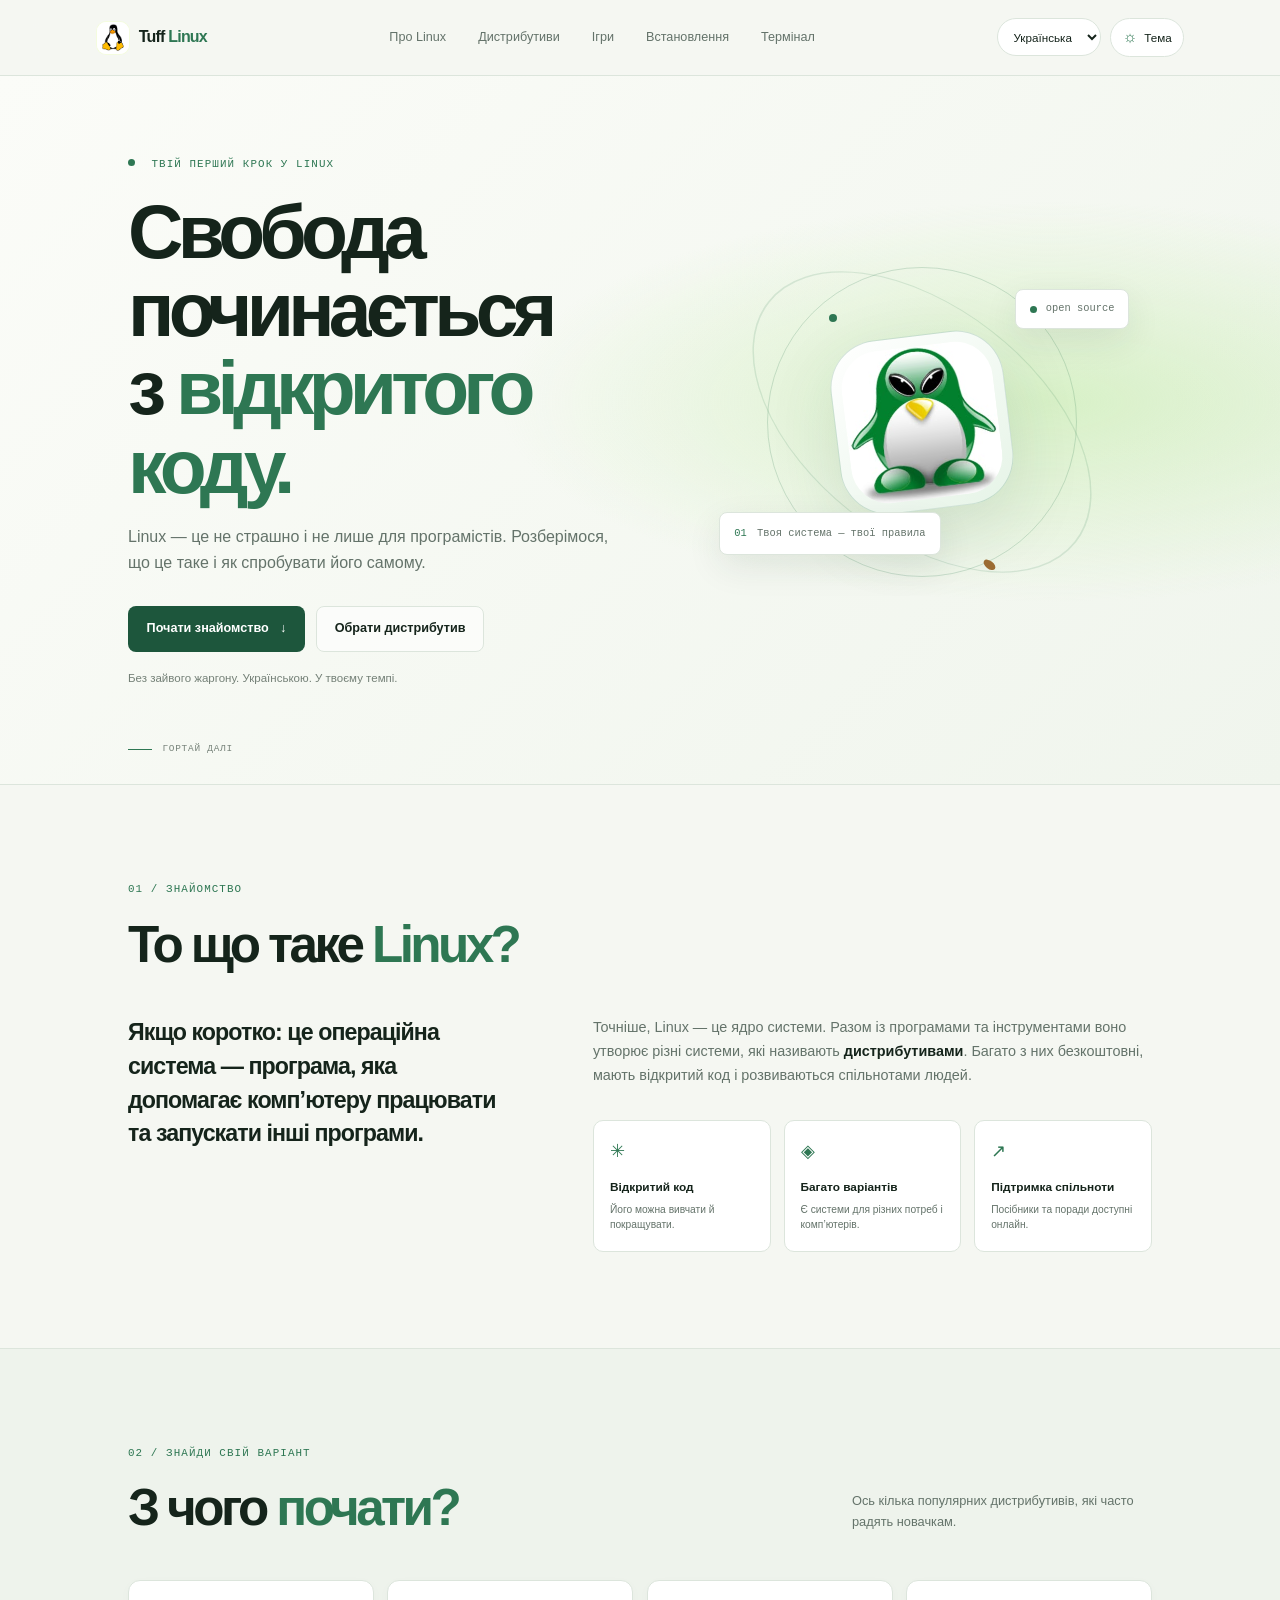
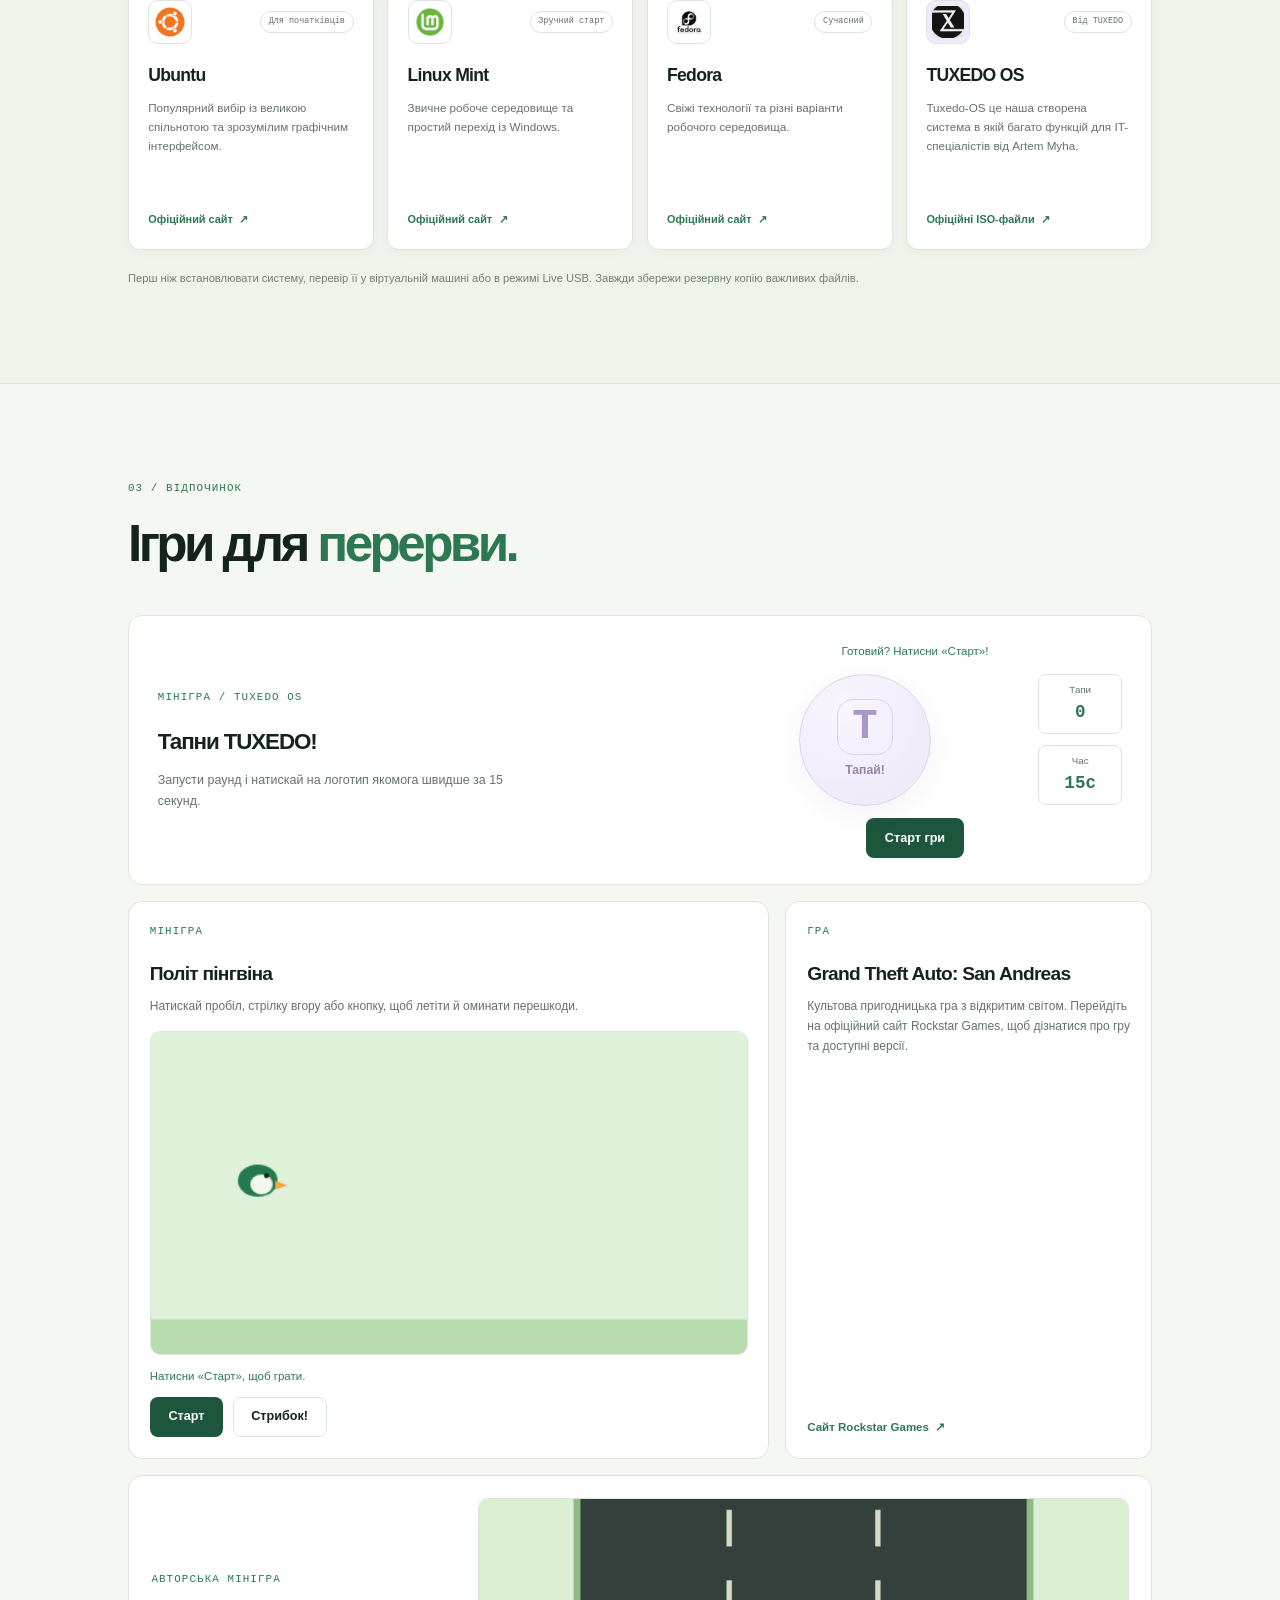
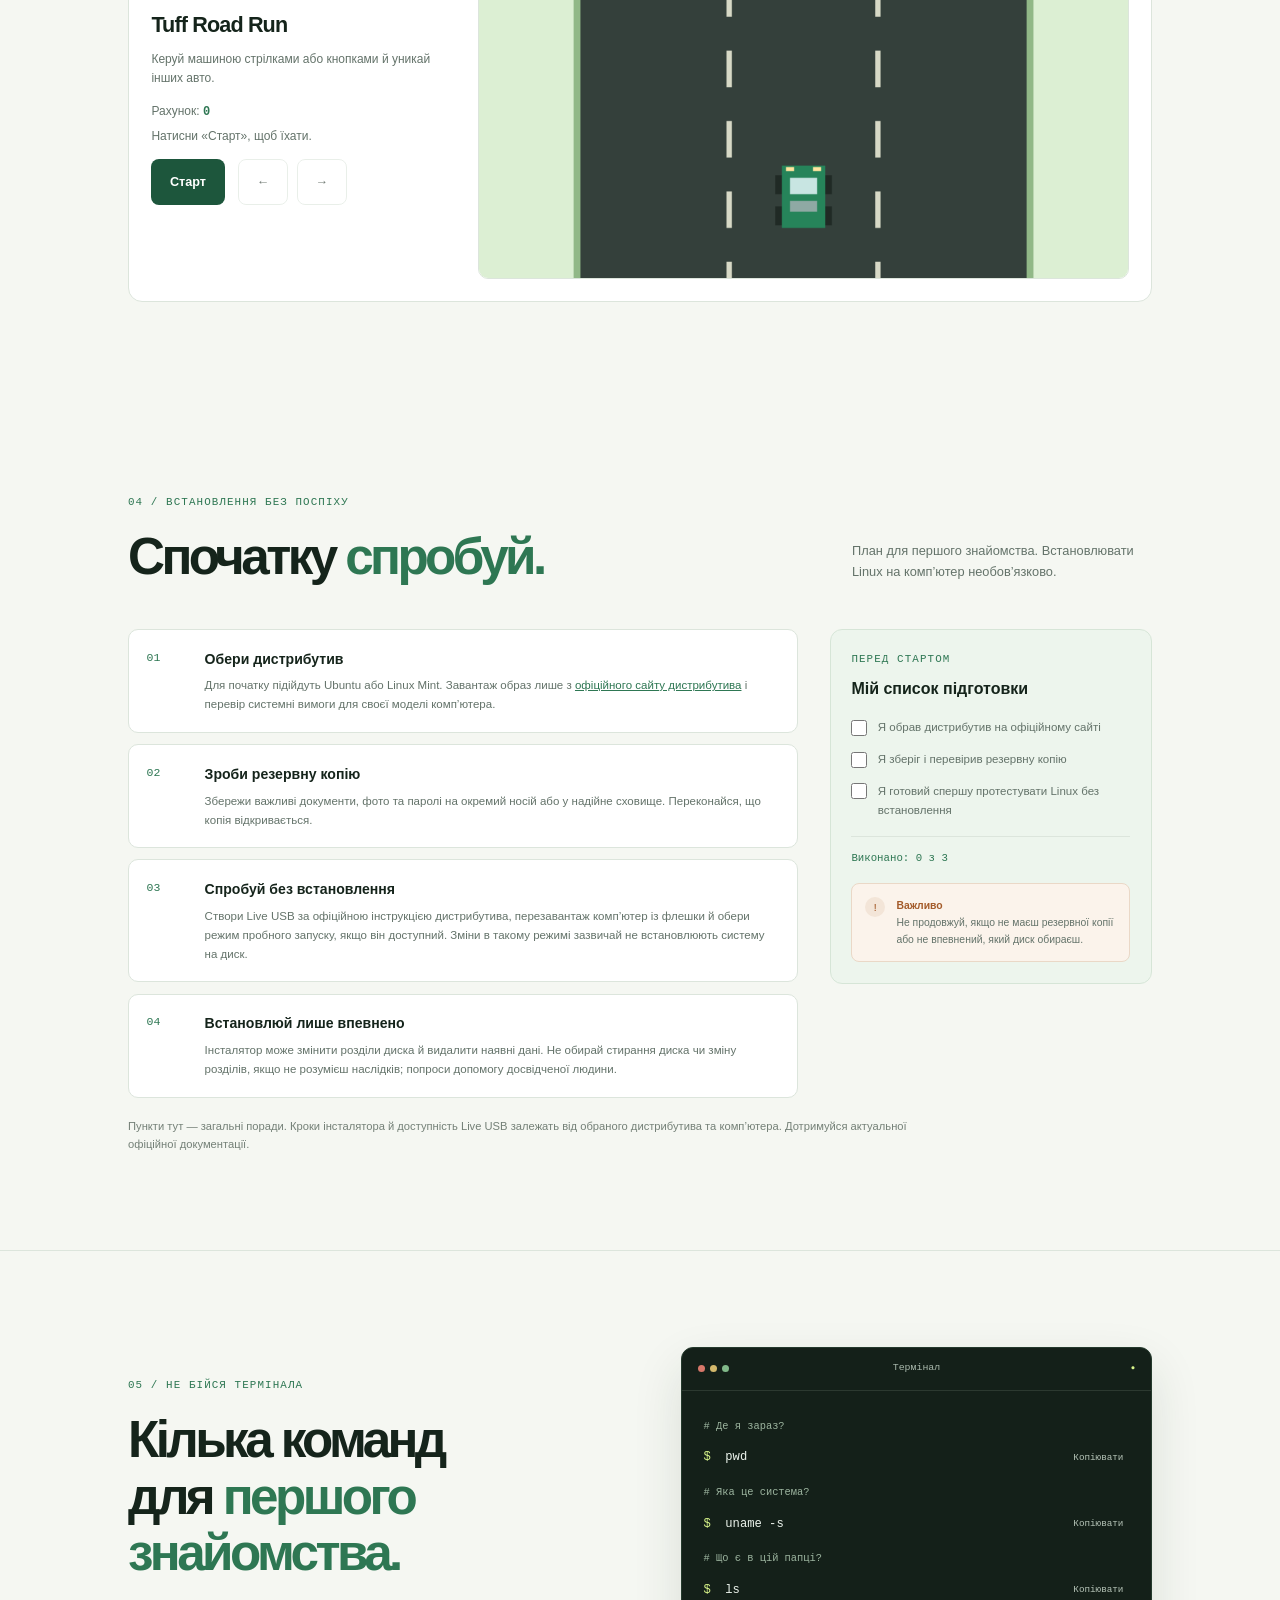
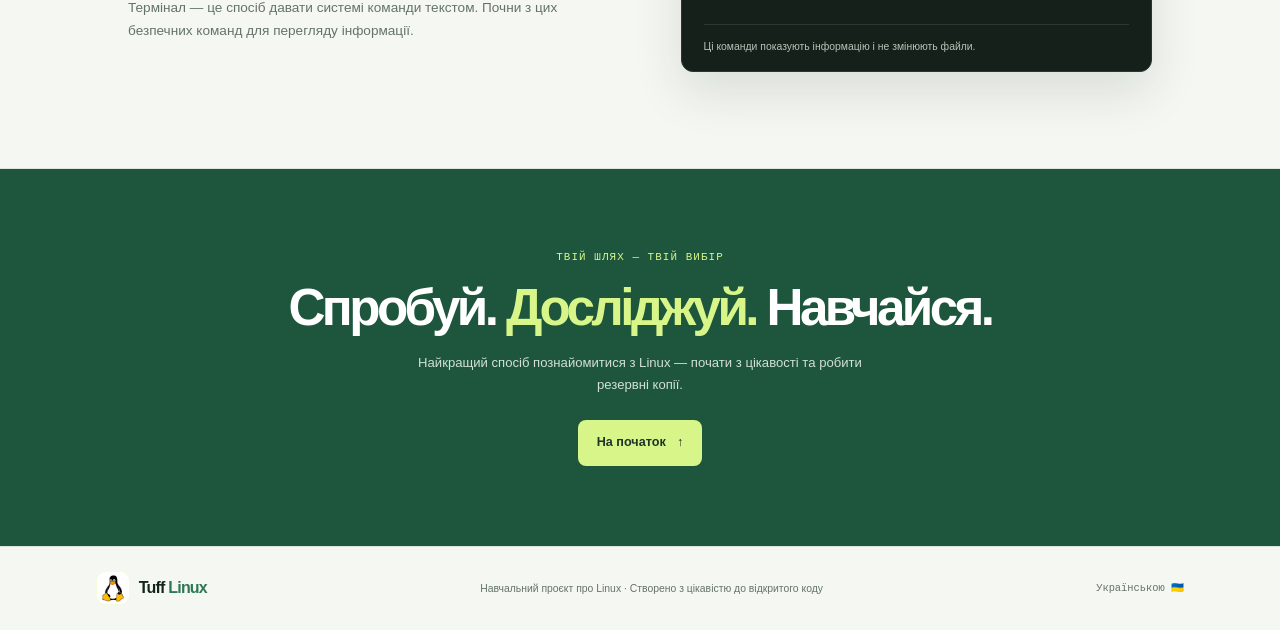
==== commit d91c6890: "Add original driving minigame Co-authored-by: Copilot <223556219+Copilot@users.noreply.github.com>" ====
--- a/index.html
+++ b/index.html
@@ -28,6 +28,7 @@
     <nav class="main-nav" aria-label="Основна навігація" data-i18n-aria="nav.label">
       <a href="#about" data-i18n="nav.about">Про Linux</a>
       <a href="#distros" data-i18n="nav.distros">Дистрибутиви</a>
+      <a href="#games" data-i18n="nav.games">Ігри</a>
       <a href="#install" data-i18n="nav.install">Встановлення</a>
       <a href="#terminal" data-i18n="nav.terminal">Термінал</a>
     </nav>
@@ -50,6 +51,7 @@
     <nav class="mobile-nav" id="mobile-menu" aria-label="Мобільна навігація" data-i18n-aria="nav.label">
       <a href="#about" data-i18n="nav.about">Про Linux</a>
       <a href="#distros" data-i18n="nav.distros">Дистрибутиви</a>
+      <a href="#games" data-i18n="nav.games">Ігри</a>
       <a href="#install" data-i18n="nav.install">Встановлення</a>
       <a href="#terminal" data-i18n="nav.terminal">Термінал</a>
     </nav>
@@ -137,6 +139,14 @@
           <a href="https://os.tuxedocomputers.com/" target="_blank" rel="noopener noreferrer"><span data-i18n="distro.tuxedo.link">Офіційні ISO-файли</span> <span aria-hidden="true">↗</span></a>
         </article>
       </div>
+      <p class="section-footnote" data-i18n="distros.footnote">Перш ніж встановлювати систему, перевір її у віртуальній машині або в режимі Live USB. Завжди збережи резервну копію важливих файлів.</p>
+    </section>
+
+    <section class="section games-section" id="games">
+      <div class="section-heading">
+        <p class="eyebrow" data-i18n="games.eyebrow">03 / Відпочинок</p>
+        <h2 data-i18n-html="games.title">Ігри для <span class="text-gradient">перерви.</span></h2>
+      </div>
       <div class="tap-game">
         <div class="tap-game-copy">
           <p class="eyebrow" data-i18n="game.eyebrow">Мінігра / TUXEDO OS</p>
@@ -156,7 +166,48 @@
           <button class="button button-primary game-start" id="game-start" type="button" data-i18n="game.start">Старт гри</button>
         </div>
       </div>
-      <p class="section-footnote" data-i18n="distros.footnote">Перш ніж встановлювати систему, перевір її у віртуальній машині або в режимі Live USB. Завжди збережи резервну копію важливих файлів.</p>
+      <div class="extras-grid">
+        <section class="flappy-game" aria-labelledby="flappy-title">
+          <div class="extras-heading">
+            <p class="eyebrow" data-i18n="flappy.eyebrow">Мінігра</p>
+            <h3 id="flappy-title" data-i18n="flappy.title">Політ пінгвіна</h3>
+            <p data-i18n="flappy.instructions">Натискай пробіл, стрілку вгору або кнопку, щоб летіти й оминати перешкоди.</p>
+          </div>
+          <canvas class="flappy-canvas" id="flappy-canvas" width="480" height="260" tabindex="0" role="application" aria-label="Гра «Політ пінгвіна». Натисни Старт, щоб грати." data-i18n-aria="flappy.canvasAria"></canvas>
+          <p class="flappy-status" id="flappy-status" role="status" aria-live="polite" data-i18n="flappy.ready">Натисни «Старт», щоб грати.</p>
+          <div class="flappy-controls">
+            <button class="button button-primary" id="flappy-start" type="button" data-i18n="flappy.start">Старт</button>
+            <button class="button button-quiet" id="flappy-flap" type="button" data-i18n="flappy.flap">Стрибок!</button>
+          </div>
+        </section>
+        <article class="gta-card">
+          <p class="eyebrow" data-i18n="gta.eyebrow">Гра</p>
+          <h3>Grand Theft Auto: San Andreas</h3>
+          <p data-i18n="gta.copy">Культова пригодницька гра з відкритим світом. Перейдіть на офіційний сайт Rockstar Games, щоб дізнатися про гру та доступні версії.</p>
+          <a href="https://www.rockstargames.com/games/sanandreas" target="_blank" rel="noopener noreferrer">
+            <span data-i18n="gta.link">Сайт Rockstar Games</span> <span aria-hidden="true">↗</span>
+          </a>
+        </article>
+      </div>
+      <section class="driving-game" aria-labelledby="drive-title">
+        <div class="drive-layout">
+          <div class="drive-copy">
+            <p class="eyebrow" data-i18n="drive.eyebrow">Авторська мінігра</p>
+            <h3 id="drive-title">Tuff Road Run</h3>
+            <p data-i18n="drive.instructions">Керуй машиною стрілками або кнопками й уникай інших авто.</p>
+            <p class="drive-score"><span data-i18n="drive.score">Рахунок</span>: <strong id="drive-score">0</strong></p>
+            <p class="drive-status" id="drive-status" role="status" aria-live="polite" data-i18n="drive.ready">Натисни «Старт», щоб їхати.</p>
+            <div class="drive-controls">
+              <button class="button button-primary" id="drive-start" type="button" data-i18n="drive.start">Старт</button>
+              <div class="drive-steering">
+                <button class="button button-quiet" id="drive-left" type="button" aria-label="Ліворуч" data-i18n-aria="drive.left" disabled>←</button>
+                <button class="button button-quiet" id="drive-right" type="button" aria-label="Праворуч" data-i18n-aria="drive.right" disabled>→</button>
+              </div>
+            </div>
+          </div>
+          <canvas class="driving-canvas" id="drive-canvas" width="480" height="280" tabindex="0" role="application" aria-label="Гра Tuff Road Run. Керуй стрілками вліво та вправо." data-i18n-aria="drive.canvasAria"></canvas>
+        </div>
+      </section>
     </section>
 
     <section class="section install-section" id="install">
--- a/styles.css
+++ b/styles.css
@@ -157,6 +157,32 @@
 .game-stats div > span { color: var(--muted); font-size: .61rem; }
 .game-stats strong { color: var(--green); font-family: var(--mono); font-size: 1.1rem; }
 .game-start { grid-column: 1 / -1; min-height: 40px; }
+.extras-grid { display: grid; grid-template-columns: minmax(0, 1.4fr) minmax(240px, .8fr); gap: 1rem; margin-top: 1rem; }
+.flappy-game, .gta-card { padding: 1.3rem; border: 1px solid var(--line); border-radius: 14px; background: var(--surface); }
+.extras-heading h3, .gta-card h3 { margin-bottom: .45rem; font-size: 1.2rem; letter-spacing: -.04em; }
+.extras-heading > p:last-child, .gta-card > p:not(.eyebrow) { margin-bottom: .85rem; color: var(--muted); font-size: .75rem; }
+.flappy-canvas { display: block; width: 100%; height: auto; border: 1px solid var(--line); border-radius: 10px; touch-action: none; }
+.flappy-canvas:focus-visible { outline: 2px solid var(--green); outline-offset: 3px; }
+.flappy-status { min-height: 1.5em; margin: .7rem 0; color: var(--green); font-size: .72rem; }
+.flappy-controls { display: flex; flex-wrap: wrap; gap: .6rem; }
+.flappy-controls .button { min-height: 40px; }
+.flappy-controls button:disabled { cursor: not-allowed; opacity: .6; }
+.gta-card { display: flex; flex-direction: column; align-items: flex-start; }
+.gta-card > a { display: inline-flex; align-items: center; gap: .4rem; margin-top: auto; color: var(--green); text-decoration: none; font-size: .72rem; font-weight: 700; }
+.gta-card > a:hover { text-decoration: underline; }
+.driving-game { margin-top: 1rem; padding: 1.4rem; border: 1px solid var(--line); border-radius: 14px; background: var(--surface); }
+.drive-layout { display: grid; grid-template-columns: minmax(190px, .7fr) minmax(0, 1.5fr); align-items: center; gap: 1.4rem; }
+.drive-copy h3 { margin-bottom: .45rem; font-size: 1.35rem; letter-spacing: -.04em; }
+.drive-copy > p:not(.eyebrow) { color: var(--muted); font-size: .75rem; }
+.drive-score { margin: .8rem 0 .25rem; }
+.drive-score strong { color: var(--green); font-family: var(--mono); }
+.drive-status { min-height: 1.5em; margin: 0 0 .8rem; }
+.drive-controls, .drive-steering { display: flex; flex-wrap: wrap; align-items: center; gap: .55rem; }
+.drive-steering { margin-left: .3rem; }
+.drive-steering button { min-width: 46px; }
+.drive-steering button:disabled, .drive-controls > button:disabled { cursor: not-allowed; opacity: .6; }
+.driving-canvas { display: block; width: 100%; height: auto; border: 1px solid var(--line); border-radius: 10px; }
+.driving-canvas:focus-visible { outline: 2px solid var(--green); outline-offset: 3px; }
 
 .install-section { border-bottom: 1px solid var(--line); }
 .install-layout { display: grid; grid-template-columns: 1.35fr .65fr; align-items: start; gap: 2rem; }
@@ -225,6 +251,9 @@
 body.dark-theme .distro-card { box-shadow: none; }
 body.dark-theme .distros-section { background: #121b15; }
 body.dark-theme .tap-game { border-color: var(--line); }
+body.dark-theme .flappy-game, body.dark-theme .gta-card { border-color: var(--line); }
+body.dark-theme .flappy-canvas { border-color: var(--line); }
+body.dark-theme .driving-game, body.dark-theme .driving-canvas { border-color: var(--line); }
 body.dark-theme .install-checklist { border-color: var(--line); background: #1a2a1e; }
 body.dark-theme .install-warning { border-color: rgba(232, 162, 97, .24); background: rgba(232, 162, 97, .06); }
 body.dark-theme .install-warning > span { background: rgba(232, 162, 97, .16); }
@@ -251,6 +280,8 @@
   .feature-list { grid-template-columns: 1fr; }
   .feature { min-height: 0; flex-direction: row; align-items: center; }
   .tap-game { grid-template-columns: 1fr; }
+  .extras-grid { grid-template-columns: 1fr; }
+  .drive-layout { grid-template-columns: 1fr; }
   .install-layout { grid-template-columns: 1fr; }
   .install-checklist { position: static; }
   .terminal-section { gap: 5%; }
@@ -292,6 +323,8 @@
   .distro-card { min-height: 0; }
   .install-step { grid-template-columns: 30px 1fr; gap: .6rem; padding: .9rem; }
   .tap-game { padding: 1rem; }
+  .flappy-game, .gta-card { padding: 1rem; }
+  .driving-game { padding: 1rem; }
   .tap-game-panel { gap: .65rem; }
   .tap-button { min-width: 120px; min-height: 120px; }
   .terminal-copy h2 { font-size: 2.4rem; }
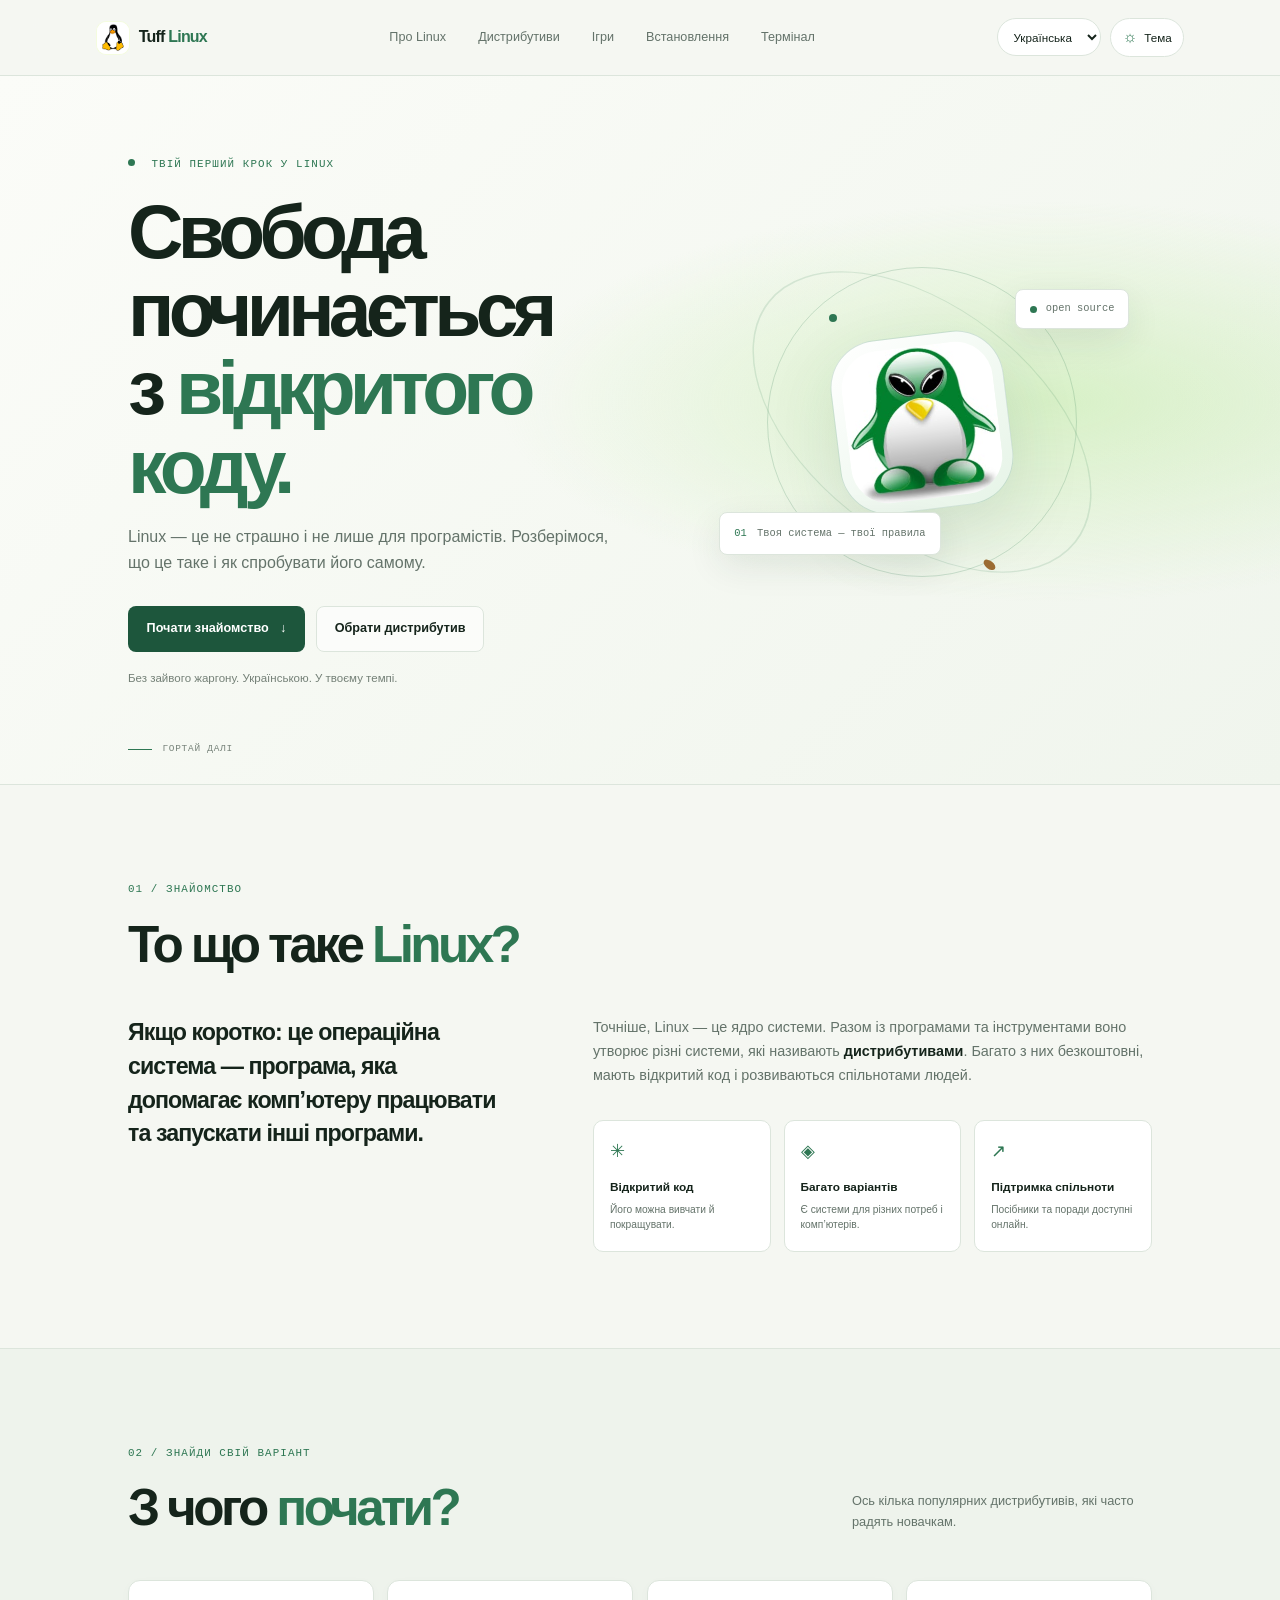
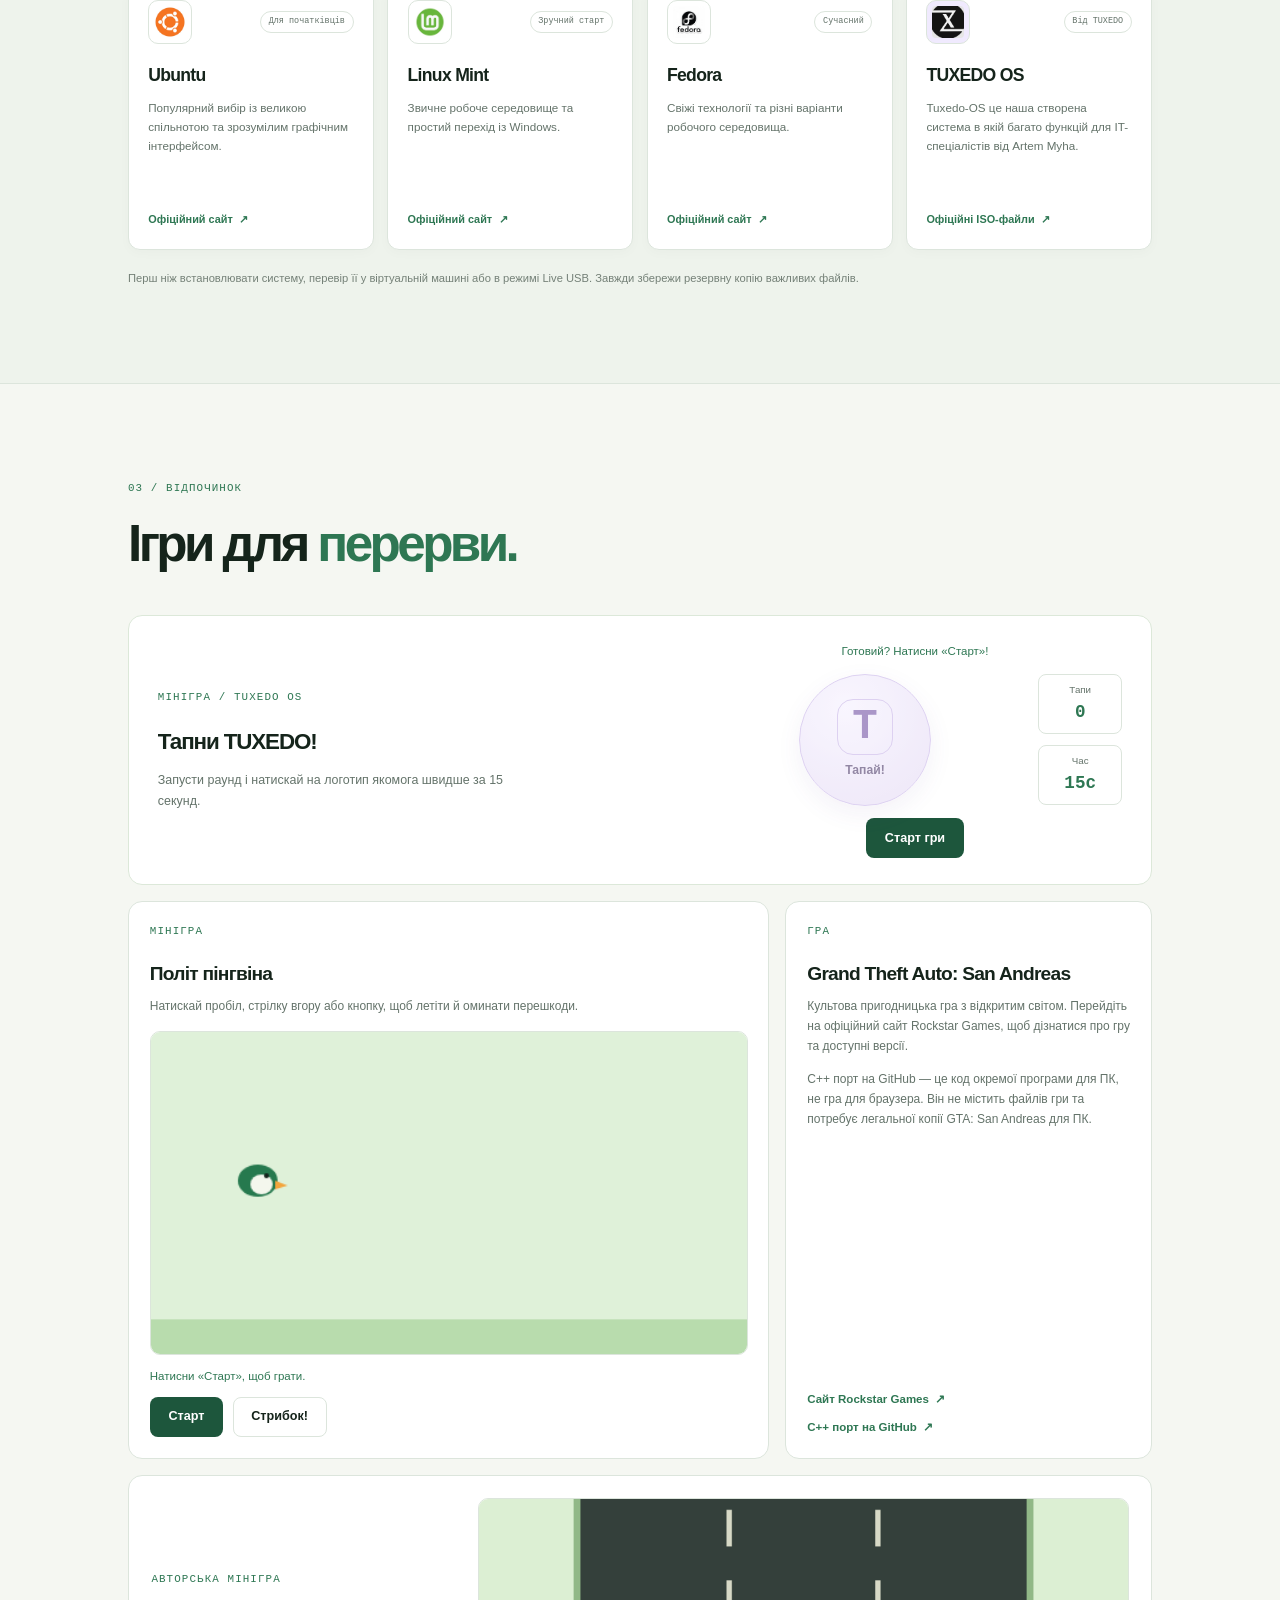
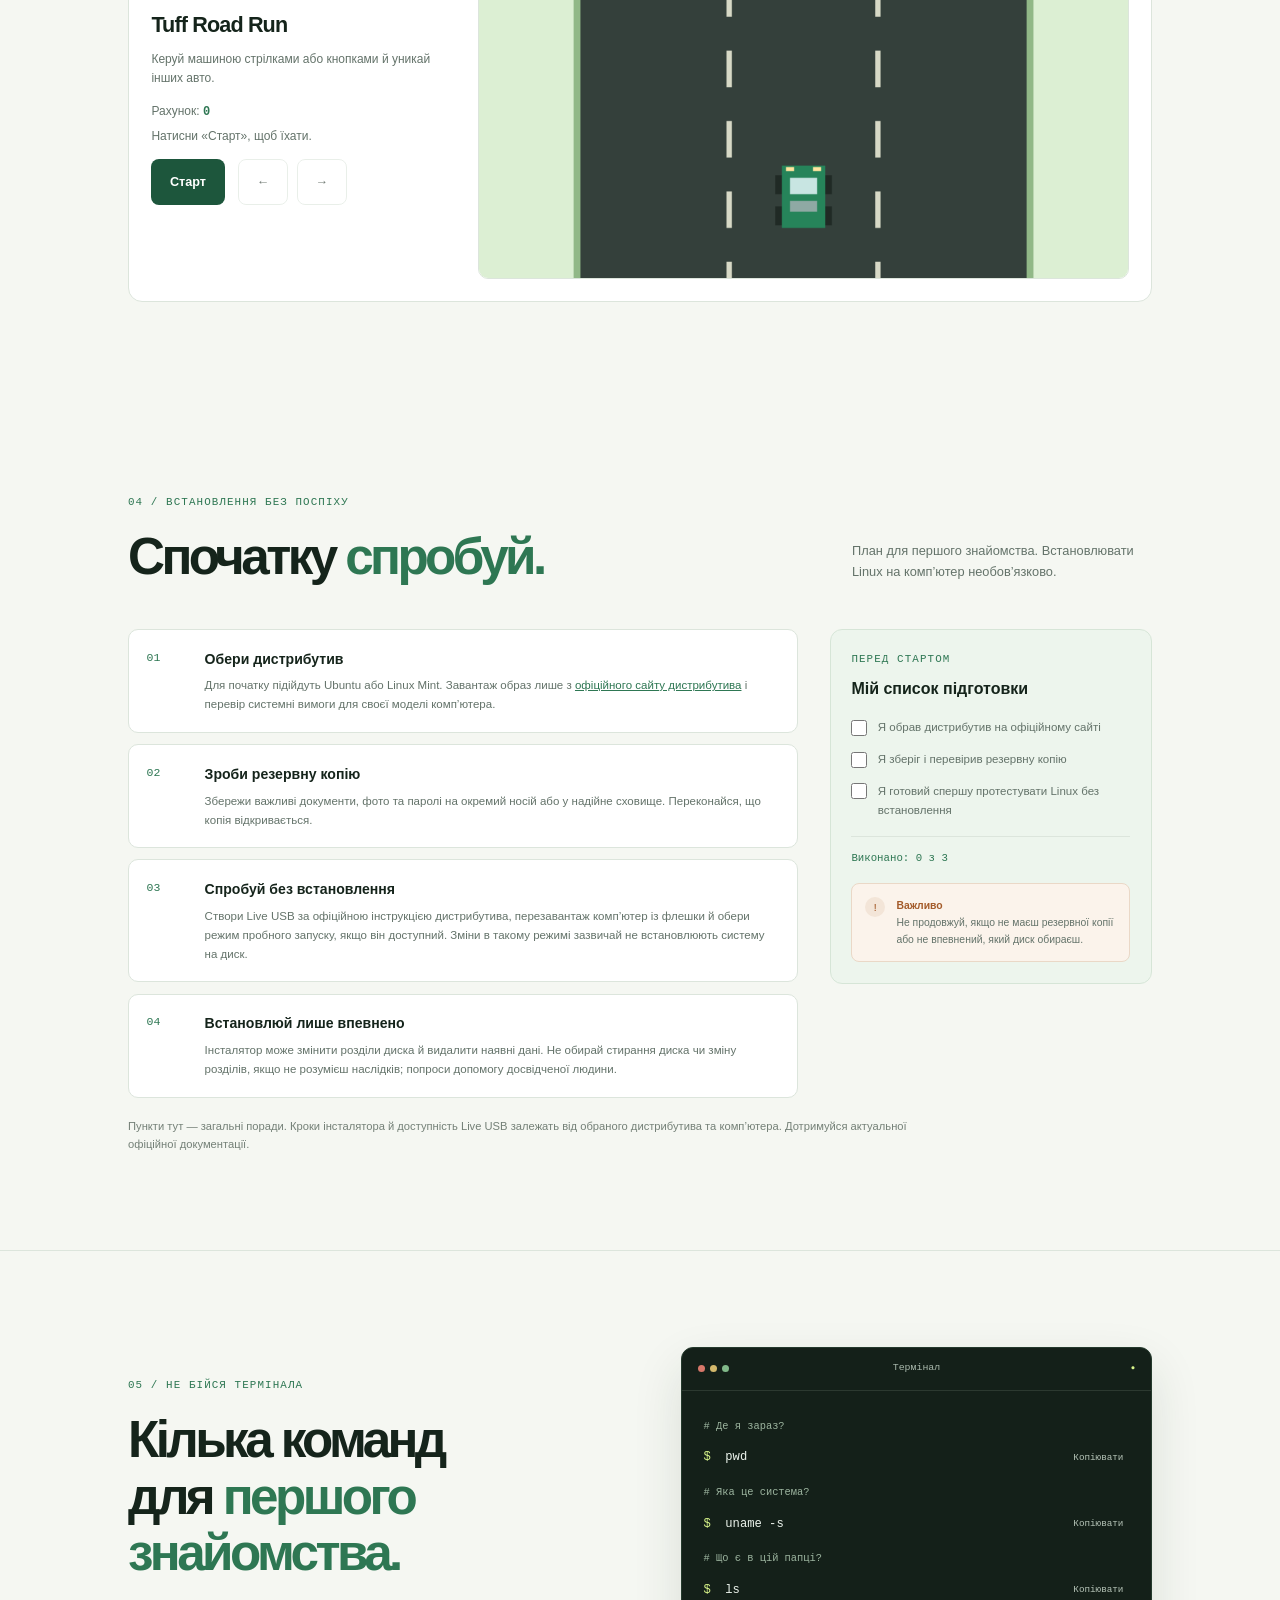
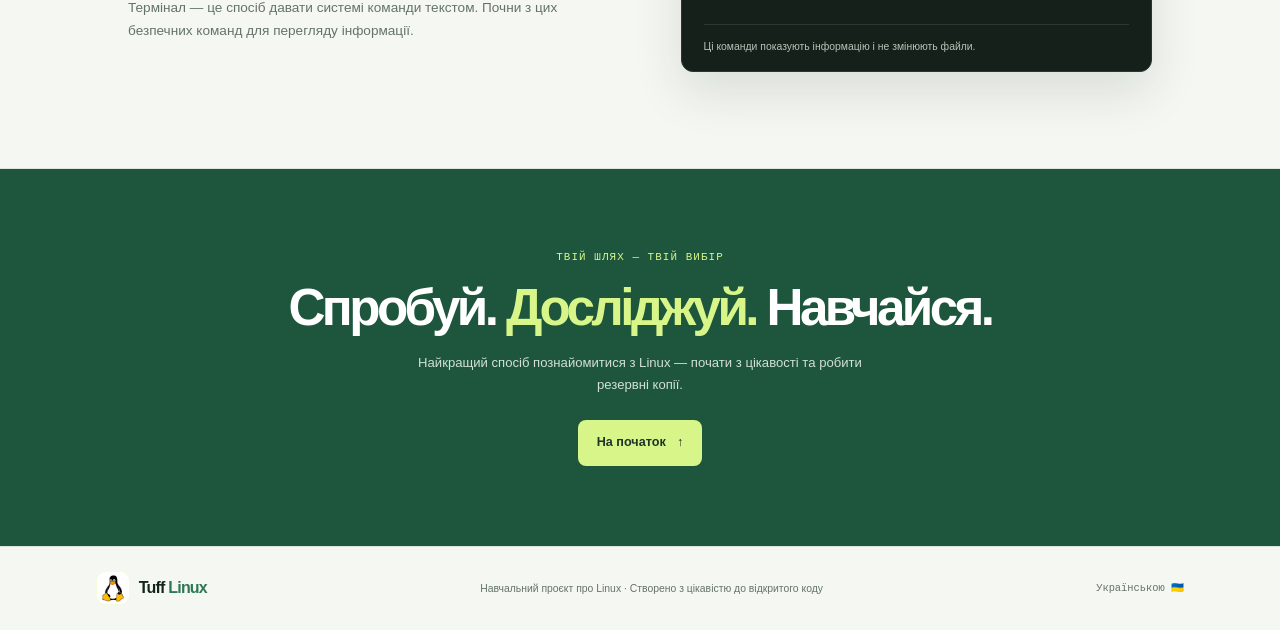
==== commit 75899f2c: "Link GTA SA C++ port from games section Co-authored-by: Copilot <223556219+Copilot@users.noreply.git" ====
--- a/index.html
+++ b/index.html
@@ -184,8 +184,12 @@
           <p class="eyebrow" data-i18n="gta.eyebrow">Гра</p>
           <h3>Grand Theft Auto: San Andreas</h3>
           <p data-i18n="gta.copy">Культова пригодницька гра з відкритим світом. Перейдіть на офіційний сайт Rockstar Games, щоб дізнатися про гру та доступні версії.</p>
+          <p data-i18n="gta.portNote">C++ порт на GitHub — це код окремої програми для ПК, не гра для браузера. Він не містить файлів гри та потребує легальної копії GTA: San Andreas для ПК.</p>
           <a href="https://www.rockstargames.com/games/sanandreas" target="_blank" rel="noopener noreferrer">
             <span data-i18n="gta.link">Сайт Rockstar Games</span> <span aria-hidden="true">↗</span>
+          </a>
+          <a href="https://github.com/goonJungus/gta-sa-cpp" target="_blank" rel="noopener noreferrer">
+            <span data-i18n="gta.portLink">C++ порт на GitHub</span> <span aria-hidden="true">↗</span>
           </a>
         </article>
       </div>
--- a/styles.css
+++ b/styles.css
@@ -168,7 +168,8 @@
 .flappy-controls .button { min-height: 40px; }
 .flappy-controls button:disabled { cursor: not-allowed; opacity: .6; }
 .gta-card { display: flex; flex-direction: column; align-items: flex-start; }
-.gta-card > a { display: inline-flex; align-items: center; gap: .4rem; margin-top: auto; color: var(--green); text-decoration: none; font-size: .72rem; font-weight: 700; }
+.gta-card > a { display: inline-flex; align-items: center; gap: .4rem; margin-top: .55rem; color: var(--green); text-decoration: none; font-size: .72rem; font-weight: 700; }
+.gta-card > a:first-of-type { margin-top: auto; }
 .gta-card > a:hover { text-decoration: underline; }
 .driving-game { margin-top: 1rem; padding: 1.4rem; border: 1px solid var(--line); border-radius: 14px; background: var(--surface); }
 .drive-layout { display: grid; grid-template-columns: minmax(190px, .7fr) minmax(0, 1.5fr); align-items: center; gap: 1.4rem; }
